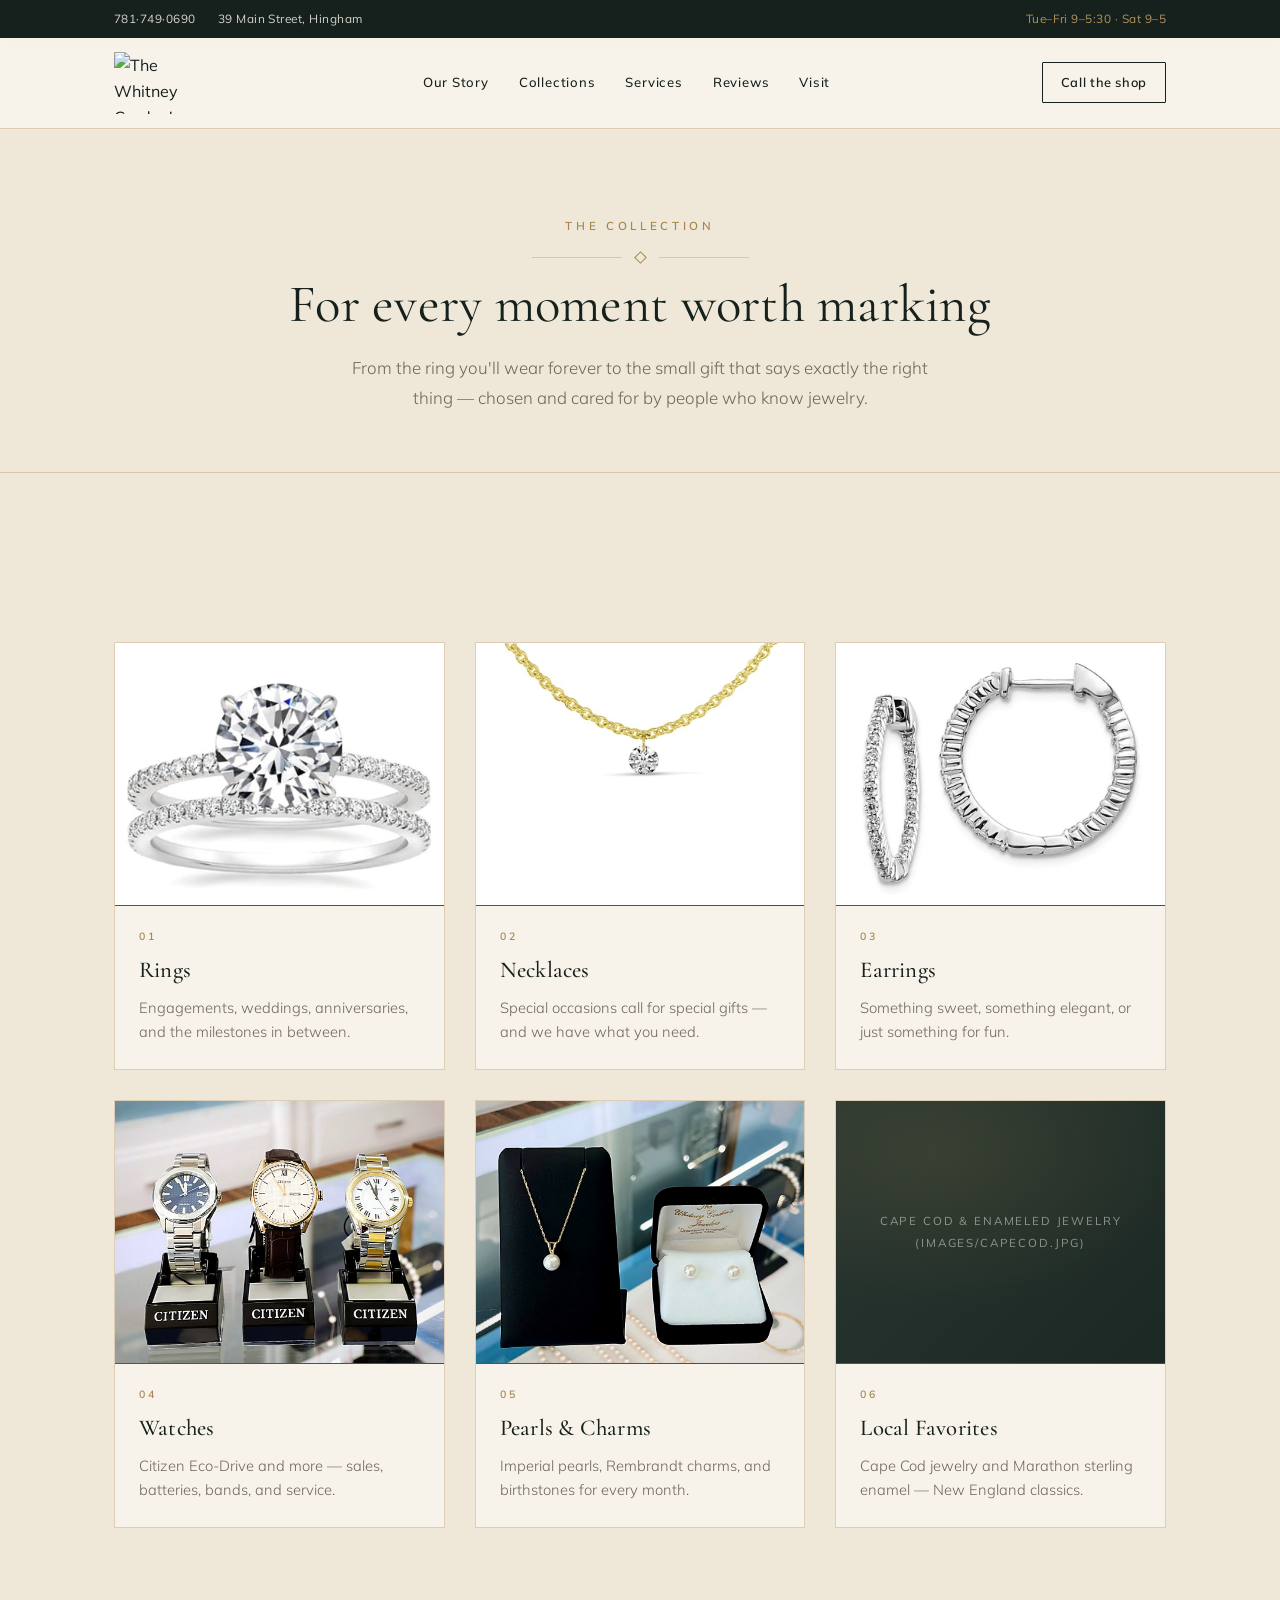
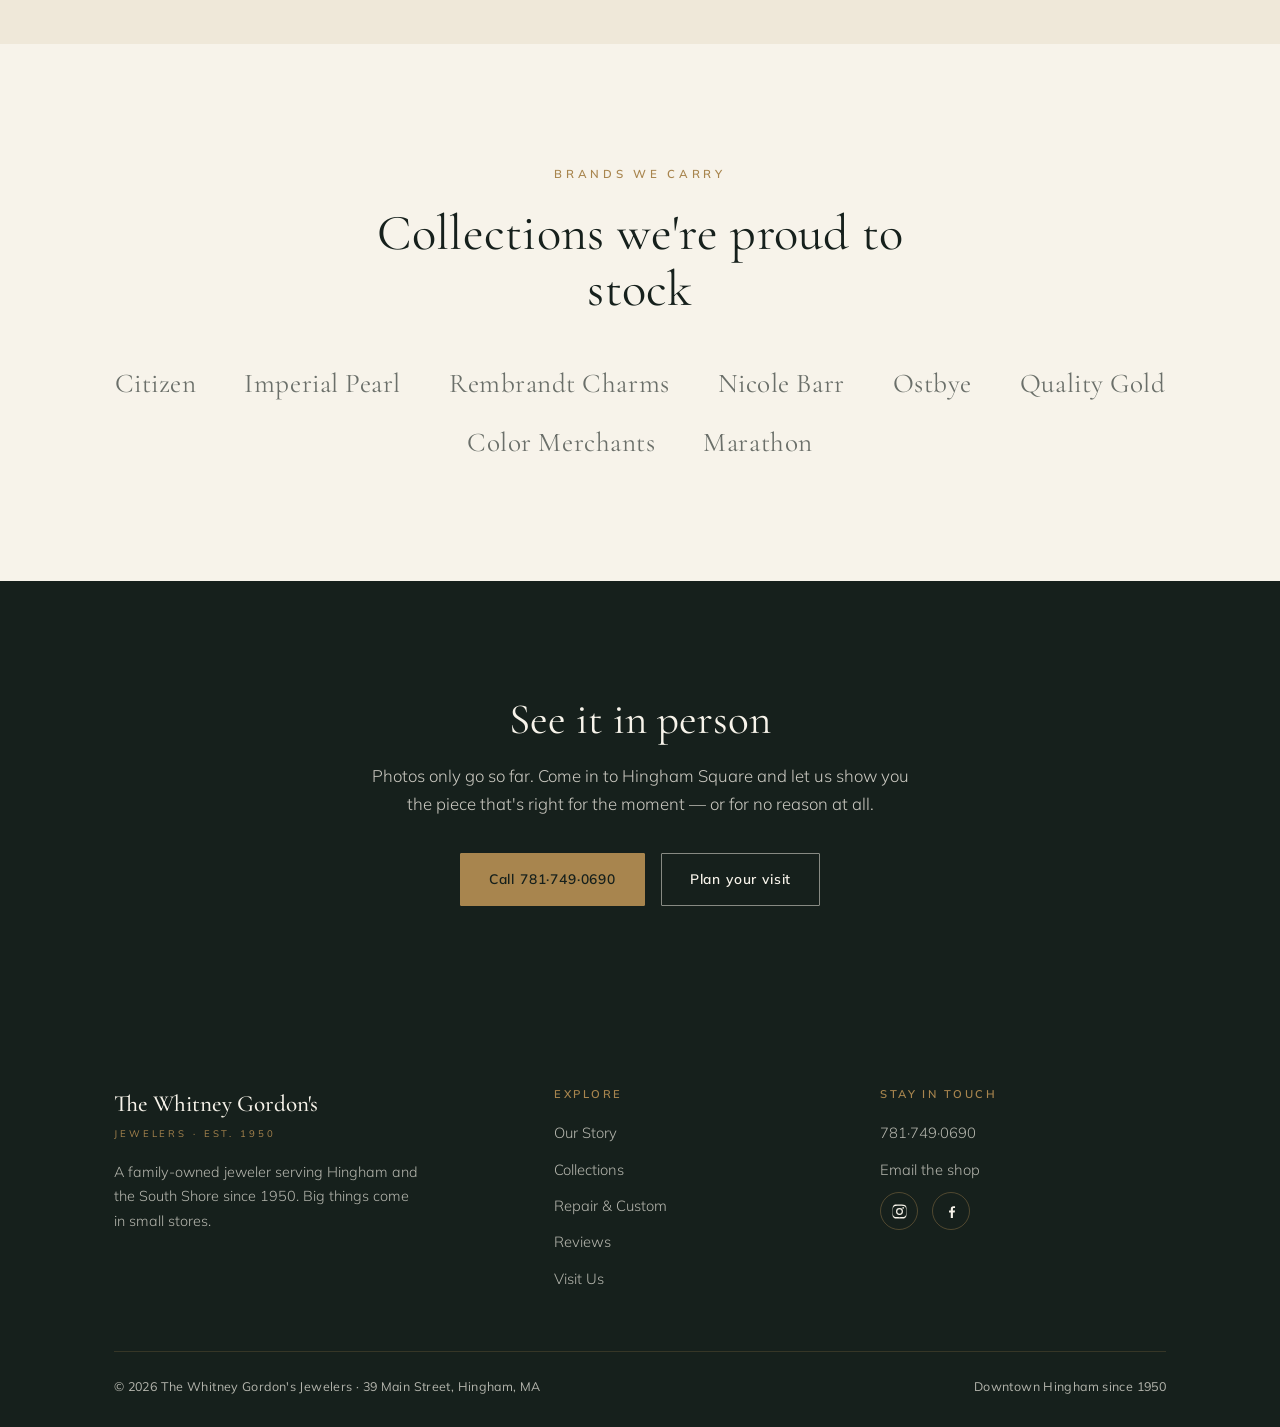
==== collections.html @ 2ec710e2 "Add files via upload" ====
<!DOCTYPE html>
<html lang="en">
<head>
<meta charset="UTF-8">
<meta name="viewport" content="width=device-width, initial-scale=1.0">
<title>Collections — The Whitney Gordon's Jewelers</title>
<meta name="description" content="Fine jewelry and Citizen watches at The Whitney Gordon's Jewelers in downtown Hingham — rings, necklaces, earrings, pearls, charms, and New England favorites.">
<link rel="canonical" href="https://whitneygordons.com/collections.html">

<!-- Open Graph -->
<meta property="og:type" content="business.business">
<meta property="og:title" content="Collections — The Whitney Gordon's Jewelers">
<meta property="og:description" content="Fine jewelry and Citizen watches at The Whitney Gordon's Jewelers in downtown Hingham — rings, necklaces, earrings, pearls, charms, and New England favorites.">
<meta property="og:url" content="https://whitneygordons.com/collections.html">
<meta property="og:image" content="images/rings.jpg">

<!-- Favicons / app icons -->
<link rel="icon" href="images/favicon.ico" sizes="any">
<link rel="icon" type="image/png" sizes="32x32" href="images/favicon-32.png">
<link rel="icon" type="image/png" sizes="16x16" href="images/favicon-16.png">
<link rel="apple-touch-icon" sizes="180x180" href="images/apple-touch-icon.png">
<link rel="manifest" href="images/site.webmanifest">
<meta name="theme-color" content="#16201C">

<link rel="preconnect" href="https://fonts.googleapis.com">
<link rel="preconnect" href="https://fonts.gstatic.com" crossorigin>
<link href="https://fonts.googleapis.com/css2?family=Cormorant+Garamond:ital,wght@0,300;0,400;0,500;0,600;1,400;1,500&family=Mulish:wght@300;400;500;600;700&display=swap" rel="stylesheet">

<link rel="stylesheet" href="styles.css">
</head>
<body>

<!-- ===== UTILITY BAR ===== -->
<div class="utility">
  <div class="wrap">
    <div class="u-left">
      <a href="tel:+17817490690">781·749·0690</a>
      <a class="hide-sm" href="https://maps.google.com/?q=39+Main+Street+Hingham+MA+02043" target="_blank" rel="noopener">39 Main Street, Hingham</a>
    </div>
    <div class="u-right">
      <span>Tue–Fri 9–5:30 · Sat 9–5</span>
    </div>
  </div>
</div>

<!-- ===== NAV ===== -->
<header class="nav" id="nav">
  <div class="wrap">
    <a class="brand" href="index.html" aria-label="The Whitney Gordon's Jewelers home">
      <img class="brand-logo" src="images/logo.png" alt="The Whitney Gordon's Jewelers" width="328" height="209">
    </a>
    <nav class="nav-links" aria-label="Primary">
      <a href="index.html#story">Our Story</a>
      <a href="collections.html" aria-current="page">Collections</a>
      <a href="services.html">Services</a>
      <a href="index.html#reviews">Reviews</a>
      <a href="index.html#visit">Visit</a>
    </nav>
    <a class="nav-cta" href="tel:+17817490690">Call the shop</a>
    <button class="nav-toggle" id="navToggle" aria-label="Menu" aria-expanded="false">
      <span></span><span></span><span></span>
    </button>
  </div>
</header>

<!-- ===== PAGE HERO ===== -->
<section class="page-hero">
  <div class="wrap">
    <span class="eyebrow">The Collection</span>
    <div class="rule"><span class="ln"></span><span class="gem"></span><span class="ln"></span></div>
    <h1>For every moment worth marking</h1>
    <p>From the ring you'll wear forever to the small gift that says exactly the right thing — chosen and cared for by people who know jewelry.</p>
  </div>
</section>

<!-- ===== COLLECTIONS ===== -->
<section class="collections" id="collections">
  <div class="wrap">
    <div class="col-grid">
      <article class="card reveal">
        <div class="frame" data-label="Engagement &amp; wedding rings  (images/rings.jpg)"><img src="images/rings.jpg" alt="Engagement and wedding rings" loading="lazy"></div>
        <div class="card-body"><span class="num">01</span><h3>Rings</h3><p>Engagements, weddings, anniversaries, and the milestones in between.</p></div>
      </article>
      <article class="card reveal">
        <div class="frame" data-label="Necklaces &amp; pendants  (images/necklaces.jpg)"><img src="images/necklaces.jpg" alt="Diamond and gold necklaces" loading="lazy"></div>
        <div class="card-body"><span class="num">02</span><h3>Necklaces</h3><p>Special occasions call for special gifts — and we have what you need.</p></div>
      </article>
      <article class="card reveal">
        <div class="frame" data-label="Earrings  (images/earrings.jpg)"><img src="images/earrings.jpg" alt="Gold and gemstone earrings" loading="lazy"></div>
        <div class="card-body"><span class="num">03</span><h3>Earrings</h3><p>Something sweet, something elegant, or just something for fun.</p></div>
      </article>
      <article class="card reveal">
        <div class="frame" data-label="Citizen &amp; Eco-Drive watches  (images/watches.jpg)"><img src="images/watches.jpg" alt="Citizen Eco-Drive watches" loading="lazy"></div>
        <div class="card-body"><span class="num">04</span><h3>Watches</h3><p>Citizen Eco-Drive and more — sales, batteries, bands, and service.</p></div>
      </article>
      <article class="card reveal">
        <div class="frame" data-label="Pearls, charms &amp; birthstones  (images/pearls.jpg)"><img src="images/pearls.jpg" alt="Imperial pearls and Rembrandt charms" loading="lazy"></div>
        <div class="card-body"><span class="num">05</span><h3>Pearls &amp; Charms</h3><p>Imperial pearls, Rembrandt charms, and birthstones for every month.</p></div>
      </article>
      <article class="card reveal">
        <div class="frame" data-label="Cape Cod &amp; enameled jewelry  (images/capecod.jpg)"><img src="images/capecod.jpg" alt="Cape Cod and enameled jewelry" loading="lazy"></div>
        <div class="card-body"><span class="num">06</span><h3>Local Favorites</h3><p>Cape Cod jewelry and Marathon sterling enamel — New England classics.</p></div>
      </article>
    </div>
  </div>
</section>

<!-- ===== BRANDS ===== -->
<section class="brands">
  <div class="wrap">
    <div class="sec-head center reveal">
      <span class="eyebrow">Brands We Carry</span>
      <h2>Collections we're proud to stock</h2>
    </div>
    <div class="brand-row reveal">
      <span>Citizen</span><span>Imperial Pearl</span><span>Rembrandt Charms</span><span>Nicole Barr</span><span>Ostbye</span><span>Quality Gold</span><span>Color Merchants</span><span>Marathon</span>
    </div>
  </div>
</section>

<!-- ===== CLOSING CTA ===== -->
<section class="page-cta">
  <div class="wrap reveal">
    <h2>See it in person</h2>
    <p>Photos only go so far. Come in to Hingham Square and let us show you the piece that's right for the moment — or for no reason at all.</p>
    <div class="hero-cta">
      <a class="btn btn-gold" href="tel:+17817490690">Call 781·749·0690</a>
      <a class="btn btn-ghost" href="index.html#visit">Plan your visit</a>
    </div>
  </div>
</section>

<!-- ===== FOOTER ===== -->
<footer>
  <div class="wrap">
    <div class="foot-grid">
      <div class="foot-brand">
        <span class="wordmark"><b>The Whitney Gordon's</b><small>Jewelers · Est. 1950</small></span>
        <p>A family-owned jeweler serving Hingham and the South Shore since 1950. Big things come in small stores.</p>
      </div>
      <div>
        <h5>Explore</h5>
        <ul>
          <li><a href="index.html#story">Our Story</a></li>
          <li><a href="collections.html">Collections</a></li>
          <li><a href="services.html">Repair &amp; Custom</a></li>
          <li><a href="index.html#reviews">Reviews</a></li>
          <li><a href="index.html#visit">Visit Us</a></li>
        </ul>
      </div>
      <div>
        <h5>Stay in touch</h5>
        <ul>
          <li><a href="tel:+17817490690">781·749·0690</a></li>
          <li><a href="mailto:whitneygordonsjewelers@gmail.com">Email the shop</a></li>
        </ul>
        <div class="foot-social">
          <a href="https://www.instagram.com/whitneygordonsjewelers/" target="_blank" rel="noopener" aria-label="Instagram">
            <svg viewBox="0 0 24 24"><path d="M12 2.2c3.2 0 3.6 0 4.9.1 1.2.1 1.8.2 2.2.4.6.2 1 .5 1.4.9.4.4.7.8.9 1.4.2.4.4 1 .4 2.2.1 1.3.1 1.7.1 4.9s0 3.6-.1 4.9c-.1 1.2-.2 1.8-.4 2.2-.2.6-.5 1-.9 1.4-.4.4-.8.7-1.4.9-.4.2-1 .4-2.2.4-1.3.1-1.7.1-4.9.1s-3.6 0-4.9-.1c-1.2-.1-1.8-.2-2.2-.4-.6-.2-1-.5-1.4-.9-.4-.4-.7-.8-.9-1.4-.2-.4-.4-1-.4-2.2C2.2 15.6 2.2 15.2 2.2 12s0-3.6.1-4.9c.1-1.2.2-1.8.4-2.2.2-.6.5-1 .9-1.4.4-.4.8-.7 1.4-.9.4-.2 1-.4 2.2-.4C8.4 2.2 8.8 2.2 12 2.2zm0 1.8c-3.1 0-3.5 0-4.7.1-1.1.1-1.7.2-2.1.4-.5.2-.9.4-1.3.8-.4.4-.6.8-.8 1.3-.2.4-.3 1-.4 2.1C2.6 9.9 2.6 10.3 2.6 12s0 2.1.1 3.3c.1 1.1.2 1.7.4 2.1.2.5.4.9.8 1.3.4.4.8.6 1.3.8.4.2 1 .3 2.1.4 1.2.1 1.6.1 4.7.1s3.5 0 4.7-.1c1.1-.1 1.7-.2 2.1-.4.5-.2.9-.4 1.3-.8.4-.4.6-.8.8-1.3.2-.4.3-1 .4-2.1.1-1.2.1-1.6.1-3.3s0-2.1-.1-3.3c-.1-1.1-.2-1.7-.4-2.1-.2-.5-.4-.9-.8-1.3-.4-.4-.8-.6-1.3-.8-.4-.2-1-.3-2.1-.4-1.2-.1-1.6-.1-4.7-.1zm0 3.1a4.9 4.9 0 1 1 0 9.8 4.9 4.9 0 0 1 0-9.8zm0 8.1a3.2 3.2 0 1 0 0-6.4 3.2 3.2 0 0 0 0 6.4zm6.3-8.3a1.15 1.15 0 1 1-2.3 0 1.15 1.15 0 0 1 2.3 0z"/></svg>
          </a>
          <a href="https://www.facebook.com/Whitney-Gordons-Jewelers-142034569184370" target="_blank" rel="noopener" aria-label="Facebook">
            <svg viewBox="0 0 24 24"><path d="M14 13.5h2.5l.5-3H14v-2c0-.9.2-1.5 1.5-1.5H17V4.6c-.3 0-1.2-.1-2.3-.1-2.3 0-3.7 1.4-3.7 3.9v2.1H8.5v3H11V21h3v-7.5z"/></svg>
          </a>
        </div>
      </div>
    </div>
    <div class="foot-bottom">
      <span>© <span id="yr"></span> The Whitney Gordon's Jewelers · 39 Main Street, Hingham, MA</span>
      <span>Downtown Hingham since 1950</span>
    </div>
  </div>
</footer>

<script src="script.js" defer></script>
</body>
</html>
---- styles.css ----
:root{
    --ink:#16201C;          /* deep pine — jewel-box velvet */
    --ink-soft:#22302A;
    --bone:#F7F3EA;         /* warm ivory */
    --bone-2:#EFE8D9;       /* deeper cream for alternating bands */
    --gold:#A8854E;         /* aged gold — hairlines & marks */
    --gold-bright:#C2A063;
    --garnet:#6E2A2A;       /* one jewel accent */
    --stone:#6E665A;        /* muted warm text */
    --line:rgba(168,133,78,.34);

    --serif:"Cormorant Garamond", Georgia, serif;
    --sans:"Mulish", -apple-system, system-ui, sans-serif;

    --wrap:1180px;
    --gut:clamp(20px,5vw,64px);
  }

  *{box-sizing:border-box;margin:0;padding:0}
  html{scroll-behavior:smooth}
  @media (prefers-reduced-motion:reduce){html{scroll-behavior:auto}}
  body{
    font-family:var(--sans);
    color:var(--ink);
    background:var(--bone);
    line-height:1.65;
    font-weight:400;
    -webkit-font-smoothing:antialiased;
    overflow-x:hidden;
  }
  img{display:block;max-width:100%}
  a{color:inherit;text-decoration:none}

  .wrap{max-width:var(--wrap);margin:0 auto;padding:0 var(--gut)}

  .eyebrow{
    font-family:var(--sans);
    font-size:.72rem;
    font-weight:600;
    letter-spacing:.32em;
    text-transform:uppercase;
    color:var(--gold);
  }

  /* ---- gold lozenge divider ---- */
  .rule{display:flex;align-items:center;gap:14px;justify-content:center}
  .rule .ln{height:1px;width:min(90px,12vw);background:var(--line)}
  .rule .gem{width:9px;height:9px;border:1px solid var(--gold);transform:rotate(45deg)}
  .rule--left{justify-content:flex-start}
  .rule--left .ln:first-child{display:none}

  /* ======================= TOP BAR ======================= */
  .utility{
    background:var(--ink);
    color:var(--bone);
    font-size:.74rem;
    letter-spacing:.04em;
  }
  .utility .wrap{display:flex;justify-content:space-between;align-items:center;gap:18px;padding-top:9px;padding-bottom:9px}
  .utility a{color:var(--bone);opacity:.85;transition:opacity .2s}
  .utility a:hover{opacity:1;color:var(--gold-bright)}
  .utility .u-left,.utility .u-right{display:flex;gap:22px;align-items:center}
  .utility .u-right span{color:var(--gold-bright);opacity:.9}
  @media (max-width:760px){
    .utility .u-left .hide-sm{display:none}
    .utility .wrap{justify-content:center}
    .utility .u-right{display:none}
  }

  /* ======================= NAV ======================= */
  header.nav{
    position:sticky;top:0;z-index:60;
    background:rgba(247,243,234,.86);
    backdrop-filter:blur(10px);
    border-bottom:1px solid var(--line);
    transition:box-shadow .3s;
  }
  header.nav.scrolled{box-shadow:0 10px 30px -22px rgba(22,32,28,.55)}
  .nav .wrap{display:flex;align-items:center;justify-content:space-between;padding-top:14px;padding-bottom:14px;gap:20px}
  .brand{display:flex;align-items:center;gap:13px}
  .brand .brand-logo{height:62px;width:auto;display:block}
  @media (max-width:920px){ .brand .brand-logo{height:50px} }
  @media (max-width:480px){ .brand .brand-logo{height:44px} }
  .brand .mark{width:40px;height:40px;flex:none}
  .brand .wordmark{line-height:1.05}
  .brand .wordmark b{
    display:block;font-family:var(--serif);font-weight:500;
    font-size:1.32rem;letter-spacing:.02em;color:var(--ink);
  }
  .brand .wordmark small{
    display:block;font-size:.6rem;letter-spacing:.34em;text-transform:uppercase;
    color:var(--gold);font-weight:600;margin-top:1px;
  }
  .nav-links{display:flex;gap:30px;align-items:center}
  .nav-links a{
    font-size:.82rem;letter-spacing:.06em;color:var(--ink);font-weight:500;
    position:relative;padding:4px 0;transition:color .2s;
  }
  .nav-links a::after{
    content:"";position:absolute;left:0;bottom:-2px;width:0;height:1px;background:var(--gold);transition:width .28s ease;
  }
  .nav-links a:hover{color:var(--gold)}
  .nav-links a:hover::after{width:100%}
  .nav-cta{
    font-family:var(--sans);font-size:.8rem;font-weight:600;letter-spacing:.05em;
    border:1px solid var(--ink);color:var(--ink);padding:9px 18px;border-radius:1px;
    transition:background .25s,color .25s;white-space:nowrap;
  }
  .nav-cta:hover{background:var(--ink);color:var(--bone)}
  .nav-toggle{display:none;background:none;border:0;cursor:pointer;padding:6px}
  .nav-toggle span{display:block;width:24px;height:1.5px;background:var(--ink);margin:5px 0;transition:.3s}
  @media (max-width:920px){
    .nav-links,.nav-cta{display:none}
    .nav-toggle{display:block}
    .nav.open .nav-links{
      display:flex;position:absolute;top:100%;left:0;right:0;flex-direction:column;gap:0;
      background:var(--bone);border-bottom:1px solid var(--line);padding:8px 0;
    }
    .nav.open .nav-links a{padding:13px var(--gut)}
    .nav.open .nav-cta{display:block;margin:10px var(--gut) 16px;text-align:center}
    .nav.open .nav-links{}
  }

  /* ======================= HERO ======================= */
  /* ======================= HERO — pinned scrub ======================= */
  .hero-scroll{position:relative;height:230vh;background:var(--ink);padding:0}
  .hero-stage{position:sticky;top:0;height:100vh;overflow:hidden;color:var(--bone)}

  .hero-bg{
    position:absolute;inset:0;z-index:0;background-color:var(--ink);
    background-image:
      linear-gradient(180deg, rgba(18,26,23,.42) 0%, rgba(18,26,23,.52) 45%, rgba(18,26,23,.72) 100%),
      url("images/hero.jpg");
    background-size:cover;background-position:center 12%;
    transform-origin:center;will-change:transform;
  }
  .hero-scrim{
    position:absolute;inset:0;z-index:1;opacity:0;pointer-events:none;will-change:opacity;
    background:
      radial-gradient(120% 95% at 50% 32%, transparent 28%, rgba(11,16,14,.65) 100%),
      linear-gradient(180deg, rgba(11,16,14,.15), rgba(11,16,14,.8));
  }

  /* depth planes: a warm atmosphere layer + an engraved foreground frame */
  .hero-glow{
    position:absolute;inset:-12%;z-index:2;pointer-events:none;opacity:.9;will-change:transform;
    background:
      radial-gradient(42% 38% at 74% 20%, rgba(194,160,99,.32), transparent 62%),
      radial-gradient(52% 48% at 22% 84%, rgba(110,42,42,.20), transparent 66%);
  }
  .hero-frame{
    position:absolute;z-index:6;pointer-events:none;will-change:transform;
    inset:clamp(16px,2.6vw,42px);
    border:1px solid rgba(168,133,78,.45);
    box-shadow:inset 0 0 0 4px rgba(247,243,234,.045);
  }

  .hero-inner{
    position:absolute;inset:0;z-index:3;display:flex;flex-direction:column;
    align-items:center;justify-content:center;text-align:center;padding:120px var(--gut) 60px;
  }
  .hero-copy{max-width:860px;will-change:transform,opacity}
  .hero-copy .eyebrow{color:var(--gold-bright)}
  .hero-copy h1{
    font-family:var(--serif);font-weight:300;font-size:clamp(2.7rem,6.4vw,5.1rem);
    line-height:1.04;letter-spacing:.005em;margin:.42em 0 .5em;
  }
  .hero-copy h1 em{font-style:italic;color:var(--gold-bright);font-weight:400}
  .hero-copy .lede{
    font-size:clamp(1.02rem,1.7vw,1.22rem);max-width:46ch;margin:0 auto;
    color:rgba(247,243,234,.9);font-weight:300;line-height:1.7;
  }
  .hero-cta{display:flex;flex-wrap:wrap;gap:16px;margin-top:34px;justify-content:center}

  .hero-hint{
    position:absolute;left:50%;bottom:86px;z-index:4;transform:translateX(-50%);
    display:flex;flex-direction:column;align-items:center;gap:9px;pointer-events:none;
    font-size:.64rem;letter-spacing:.3em;text-transform:uppercase;color:rgba(247,243,234,.72);
  }
  .hero-hint .ln{width:1px;height:36px;background:linear-gradient(var(--gold-bright),transparent);
    animation:hintpulse 2.2s ease-in-out infinite}
  @keyframes hintpulse{0%,100%{opacity:.3;transform:scaleY(.7)}50%{opacity:1;transform:scaleY(1)}}

  .hero-trust{
    position:absolute;left:0;right:0;bottom:0;z-index:5;opacity:0;
    border-top:1px solid rgba(168,133,78,.28);
    background:rgba(13,19,17,.55);backdrop-filter:blur(3px);will-change:transform,opacity;
  }

  @media (max-width:600px){ .hero-scroll{height:200vh} .hero-hint{bottom:98px} }
  @media (prefers-reduced-motion:reduce){
    .hero-scroll{height:auto}
    .hero-stage{position:static;height:auto}
    .hero-inner{position:static;min-height:84vh}
    .hero-glow{opacity:.7}
    .hero-scrim{opacity:.5}
    .hero-trust{position:static;opacity:1}
    .hero-hint{display:none}
  }
  .btn{
    font-family:var(--sans);font-weight:600;font-size:.86rem;letter-spacing:.06em;
    padding:14px 28px;border-radius:1px;cursor:pointer;transition:.25s;display:inline-flex;align-items:center;gap:9px;
  }
  .btn-gold{background:var(--gold);color:var(--ink);border:1px solid var(--gold)}
  .btn-gold:hover{background:var(--gold-bright);border-color:var(--gold-bright)}
  .btn-ghost{background:transparent;color:var(--bone);border:1px solid rgba(247,243,234,.5)}
  .btn-ghost:hover{border-color:var(--bone);background:rgba(247,243,234,.07)}

  .hero-trust .wrap{display:flex;flex-wrap:wrap;gap:8px 44px;justify-content:center;padding-top:18px;padding-bottom:18px}
  .trust-item{display:flex;align-items:center;gap:10px;font-size:.82rem;letter-spacing:.04em;color:rgba(247,243,234,.92)}
  .trust-item .stars{color:var(--gold-bright);letter-spacing:1px;font-size:.8rem}
  .trust-item b{color:var(--gold-bright);font-weight:600}

  /* ======================= SECTION SHELL ======================= */
  section{padding:clamp(64px,9vw,118px) 0}
  .sec-head{max-width:640px}
  .sec-head.center{margin:0 auto;text-align:center}
  .sec-head h2{
    font-family:var(--serif);font-weight:400;
    font-size:clamp(2rem,4.2vw,3.15rem);line-height:1.1;margin:.4em 0 .35em;letter-spacing:.005em;
  }
  .sec-head p{color:var(--stone);font-size:1.04rem;font-weight:300;max-width:54ch}
  .sec-head.center p{margin-inline:auto}

  /* ======================= STORY ======================= */
  .story{background:var(--bone);position:relative;z-index:2}
  .story-grid{display:grid;grid-template-columns:1.05fr 1fr;gap:clamp(34px,6vw,82px);align-items:center}
  .story-copy p{margin-bottom:1.1em;color:#33403a;font-weight:300;font-size:1.06rem;line-height:1.78}
  .story-copy p:last-child{margin-bottom:0}
  .story-copy .sig{
    font-family:var(--serif);font-style:italic;font-size:1.35rem;color:var(--ink);margin-top:.6em;
  }
  .story-copy .sig small{display:block;font-family:var(--sans);font-style:normal;font-size:.68rem;letter-spacing:.28em;text-transform:uppercase;color:var(--gold);margin-top:8px}
  .story-frame{position:relative;z-index:3}
  .story-frame .frame{aspect-ratio:4/5}
  .story-frame .est-badge{
    position:absolute;bottom:-26px;left:-26px;width:118px;height:118px;z-index:4;
    background:var(--ink);color:var(--bone);border-radius:50%;
    display:flex;flex-direction:column;align-items:center;justify-content:center;text-align:center;
    border:1px solid var(--gold);box-shadow:0 24px 50px -24px rgba(22,32,28,.7);
  }
  .est-badge .yrs{font-family:var(--serif);font-size:2.4rem;line-height:1;color:var(--gold-bright)}
  .est-badge small{font-size:.54rem;letter-spacing:.22em;text-transform:uppercase;margin-top:5px;opacity:.85}
  @media (max-width:840px){
    .story-grid{grid-template-columns:1fr;gap:48px}
    .story-frame{order:-1;max-width:420px}
    .story-frame .est-badge{left:auto;right:-12px;bottom:-22px;width:98px;height:98px}
    .est-badge .yrs{font-size:1.95rem}
  }

  /* ---- image frame / placeholder ---- */
  .frame{
    position:relative;overflow:hidden;background:var(--ink-soft);
    background-image:
      radial-gradient(130% 100% at 30% 20%, rgba(168,133,78,.16), transparent 60%),
      linear-gradient(135deg,#283631 0%,#1c2823 100%);
    border:1px solid rgba(168,133,78,.2);
  }
  .frame img{width:100%;height:100%;object-fit:cover;position:absolute;inset:0}
  .frame[data-label]::before{
    content:attr(data-label);
    position:absolute;inset:0;z-index:1;
    display:flex;align-items:center;justify-content:center;text-align:center;
    padding:18px;color:rgba(247,243,234,.5);
    font-size:.72rem;letter-spacing:.16em;text-transform:uppercase;line-height:1.9;
  }
  .frame.has-img::before{display:none}

  /* ======================= COLLECTIONS ======================= */
  .collections{background:var(--bone-2)}
  .col-grid{
    display:grid;grid-template-columns:repeat(3,1fr);gap:clamp(16px,2.4vw,30px);margin-top:54px;
  }
  .card{
    background:var(--bone);border:1px solid var(--line);
    display:flex;flex-direction:column;overflow:hidden;
    transition:transform .4s cubic-bezier(.2,.7,.2,1),box-shadow .4s;
  }
  .card:hover{transform:translateY(-6px);box-shadow:0 26px 46px -30px rgba(22,32,28,.55)}
  .card .frame{aspect-ratio:5/4;border:0;border-bottom:1px solid var(--line)}
  .card .card-body{padding:22px 24px 26px}
  .card h3{font-family:var(--serif);font-weight:500;font-size:1.42rem;letter-spacing:.01em}
  .card .num{font-size:.66rem;letter-spacing:.28em;color:var(--gold);font-weight:600;display:block;margin-bottom:6px}
  .card p{color:var(--stone);font-size:.92rem;font-weight:300;margin-top:7px;line-height:1.6}
  @media (max-width:880px){.col-grid{grid-template-columns:repeat(2,1fr)}}
  @media (max-width:560px){.col-grid{grid-template-columns:1fr}}

  /* ======================= HERITAGE BAND ======================= */
  .heritage{background:var(--ink);color:var(--bone);position:relative;overflow:hidden}
  .heritage::before{
    content:"75+";position:absolute;right:clamp(-30px,2vw,40px);top:50%;transform:translateY(-50%);
    font-family:var(--serif);font-size:clamp(14rem,34vw,32rem);line-height:1;color:rgba(168,133,78,.07);
    pointer-events:none;font-weight:500;
  }
  .heritage .wrap{position:relative;z-index:2}
  .heritage .sec-head h2{color:var(--bone)}
  .heritage .sec-head p{color:rgba(247,243,234,.78)}
  .perks{display:grid;grid-template-columns:repeat(3,1fr);gap:clamp(20px,3vw,40px);margin-top:56px}
  .perk{border-top:1px solid rgba(168,133,78,.35);padding-top:22px}
  .perk h4{font-family:var(--serif);font-weight:500;font-size:1.45rem;color:var(--gold-bright);margin-bottom:8px}
  .perk p{color:rgba(247,243,234,.78);font-size:.94rem;font-weight:300;line-height:1.65}
  @media (max-width:760px){.perks{grid-template-columns:1fr;gap:28px}}

  /* ======================= BRANDS ======================= */
  .brands{background:var(--bone);text-align:center}
  .brand-row{
    display:flex;flex-wrap:wrap;justify-content:center;align-items:center;gap:14px 48px;margin-top:46px;
  }
  .brand-row span{
    font-family:var(--serif);font-size:clamp(1.15rem,2.3vw,1.7rem);color:var(--ink);
    opacity:.62;transition:opacity .25s,color .25s;letter-spacing:.02em;
  }
  .brand-row span:hover{opacity:1;color:var(--garnet)}

  /* ======================= FEATURED QUOTE ======================= */
  .feature{background:var(--ink);color:var(--bone);position:relative;overflow:hidden;text-align:center}
  .feature::before{content:"\201C";position:absolute;top:-.18em;left:50%;transform:translateX(-50%);
    font-family:var(--serif);font-weight:600;font-size:clamp(15rem,30vw,30rem);line-height:1;
    color:rgba(168,133,78,.10);pointer-events:none}
  .feature .wrap{position:relative;z-index:2;max-width:940px}
  .feature .stars{color:var(--gold-bright);letter-spacing:6px;font-size:clamp(1rem,2vw,1.25rem);margin-bottom:26px}
  .feature blockquote{font-family:var(--serif);font-weight:300;font-style:italic;
    font-size:clamp(1.6rem,3.8vw,2.85rem);line-height:1.3;letter-spacing:.005em;color:var(--bone)}
  .feature .who{margin-top:30px;font-size:.76rem;letter-spacing:.26em;text-transform:uppercase;color:var(--gold-bright);font-weight:600}
  .feature .who span{display:block;color:rgba(247,243,234,.55);font-weight:400;letter-spacing:.04em;text-transform:none;margin-top:9px;font-size:.82rem}

  /* ======================= REVIEWS ======================= */
  .reviews{background:var(--bone-2)}
  .rev-head{text-align:center;max-width:700px;margin:0 auto}
  .rev-bignum{font-family:var(--serif);font-weight:500;font-size:clamp(3.6rem,8vw,5.8rem);line-height:1;color:var(--ink)}
  .rev-bigstars{color:var(--gold);letter-spacing:6px;font-size:clamp(1.1rem,2.2vw,1.5rem);margin:6px 0 12px}
  .rev-head h2{font-family:var(--serif);font-weight:400;font-size:clamp(1.8rem,3.6vw,2.6rem);margin:.1em 0 .35em;line-height:1.12}
  .rev-head .rev-sub{color:var(--stone);font-size:.96rem;letter-spacing:.04em}
  .rev-grid{display:grid;grid-template-columns:repeat(3,1fr);gap:clamp(18px,2.4vw,28px);margin-top:54px}
  .quote{
    background:var(--bone);border:1px solid var(--line);padding:30px 28px 26px;display:flex;flex-direction:column;
    transition:transform .35s cubic-bezier(.2,.7,.2,1),box-shadow .35s;
  }
  .quote:hover{transform:translateY(-5px);box-shadow:0 22px 40px -28px rgba(22,32,28,.5)}
  .quote .stars{color:var(--gold);letter-spacing:2px;font-size:.84rem;margin-bottom:14px}
  .quote p{font-family:var(--serif);font-size:1.16rem;font-weight:400;line-height:1.5;color:#2a352f;font-style:italic;flex:1}
  .quote .who{margin-top:20px;font-size:.78rem;letter-spacing:.14em;text-transform:uppercase;color:var(--gold);font-weight:600}
  .quote .who span{color:var(--stone);font-weight:400;text-transform:none;letter-spacing:.02em}
  .rev-badges{display:flex;flex-wrap:wrap;justify-content:center;gap:12px 14px;margin-top:50px}
  .rev-badge{display:inline-flex;align-items:center;gap:8px;border:1px solid var(--line);border-radius:2px;
    padding:11px 18px;font-size:.72rem;letter-spacing:.12em;text-transform:uppercase;color:var(--ink);font-weight:600;background:var(--bone)}
  .rev-badge b{color:var(--gold);font-weight:700}
  .rev-cta{text-align:center;margin-top:40px}
  @media (max-width:880px){.rev-grid{grid-template-columns:1fr}}

  /* ======================= VISIT ======================= */
  .visit{background:var(--bone)}
  .visit-grid{display:grid;grid-template-columns:.9fr 1.1fr;gap:clamp(34px,5vw,70px);align-items:stretch}
  .visit-info dl{margin-top:30px}
  .visit-info .row{padding:20px 0;border-top:1px solid var(--line);display:grid;grid-template-columns:120px 1fr;gap:18px}
  .visit-info .row:last-child{border-bottom:1px solid var(--line)}
  .visit-info dt{font-size:.7rem;letter-spacing:.22em;text-transform:uppercase;color:var(--gold);font-weight:600;padding-top:3px}
  .visit-info dd{color:var(--ink);font-size:1.02rem;line-height:1.7;font-weight:300}
  .visit-info dd a{border-bottom:1px solid var(--line);transition:color .2s,border-color .2s}
  .visit-info dd a:hover{color:var(--garnet);border-color:var(--garnet)}
  .visit-info .closed{color:var(--stone);font-size:.9rem}
  .visit-map{min-height:420px;border:1px solid var(--line);overflow:hidden}
  .visit-map iframe{width:100%;height:100%;min-height:420px;border:0;filter:grayscale(.25) contrast(.95)}
  .visit-actions{display:flex;flex-wrap:wrap;gap:14px;margin-top:30px}
  .btn-ink{background:var(--ink);color:var(--bone);border:1px solid var(--ink)}
  .btn-ink:hover{background:var(--ink-soft)}
  .btn-line{background:transparent;color:var(--ink);border:1px solid var(--ink)}
  .btn-line:hover{background:var(--ink);color:var(--bone)}
  @media (max-width:840px){.visit-grid{grid-template-columns:1fr}.visit-map{order:-1}}

  /* ======================= FOOTER ======================= */
  footer{background:var(--ink);color:rgba(247,243,234,.7);padding:64px 0 30px}
  .foot-grid{display:grid;grid-template-columns:1.4fr 1fr 1fr;gap:40px;align-items:start}
  .foot-brand .wordmark b{font-family:var(--serif);font-size:1.45rem;color:var(--bone);display:block;font-weight:500}
  .foot-brand .wordmark small{font-size:.6rem;letter-spacing:.3em;text-transform:uppercase;color:var(--gold);display:block;margin-top:3px}
  .foot-brand p{margin-top:18px;font-size:.9rem;font-weight:300;max-width:34ch;line-height:1.7}
  footer h5{font-size:.7rem;letter-spacing:.22em;text-transform:uppercase;color:var(--gold);font-weight:600;margin-bottom:16px}
  footer ul{list-style:none}
  footer ul li{margin-bottom:10px}
  footer ul a{font-size:.92rem;font-weight:300;transition:color .2s}
  footer ul a:hover{color:var(--gold-bright)}
  .foot-social{display:flex;gap:14px;margin-top:6px}
  .foot-social a{width:38px;height:38px;border:1px solid rgba(168,133,78,.4);border-radius:50%;display:flex;align-items:center;justify-content:center;transition:.25s}
  .foot-social a:hover{background:var(--gold);border-color:var(--gold)}
  .foot-social a:hover svg{fill:var(--ink)}
  .foot-social svg{width:17px;height:17px;fill:var(--bone)}
  .foot-bottom{margin-top:50px;padding-top:24px;border-top:1px solid rgba(168,133,78,.22);display:flex;flex-wrap:wrap;justify-content:space-between;gap:12px;font-size:.78rem;letter-spacing:.03em}
  @media (max-width:760px){.foot-grid{grid-template-columns:1fr;gap:36px}}

  /* ======================= THEN & NOW (pinned crossfade) ======================= */
  .thennow{position:relative;z-index:3;height:180vh;background:var(--ink);color:var(--bone);padding:0}
  .tn-pin{position:sticky;top:0;height:100vh;display:flex;align-items:center;overflow:hidden}
  .tn-pin .wrap{width:100%}
  .thennow .eyebrow{color:var(--gold-bright)}
  .thennow .sec-head h2{color:var(--bone);margin-bottom:0}
  .tn-stage{position:relative;width:min(840px,90vw,84vh);aspect-ratio:4/3;margin:26px auto 0;overflow:hidden;
    border:1px solid rgba(168,133,78,.42);box-shadow:0 44px 90px -46px rgba(0,0,0,.75)}
  .tn-img{position:absolute;inset:0;background-size:cover;background-position:center;will-change:transform,opacity}
  .tn-old{background-image:url("images/thennow-1980s.jpg")}
  .tn-new{background-image:url("images/thennow-today.jpg");opacity:0}
  .tn-label{position:absolute;left:0;right:0;bottom:0;z-index:3;display:flex;align-items:center;gap:16px;
    padding:22px 24px 18px;background:linear-gradient(0deg, rgba(11,16,14,.82), transparent)}
  .tn-year{font-family:var(--serif);font-size:clamp(1.2rem,2.4vw,1.85rem);color:var(--gold-bright);line-height:1;white-space:nowrap;transition:opacity .2s}
  .tn-track{position:relative;flex:1;height:1px;background:rgba(247,243,234,.28)}
  .tn-dot{position:absolute;top:50%;left:0;width:10px;height:10px;border:1px solid var(--gold);background:var(--ink);transform:translate(-50%,-50%) rotate(45deg)}
  .tn-cap{text-align:center;max-width:58ch;margin:22px auto 0;color:rgba(247,243,234,.8);font-weight:300;font-size:1rem;line-height:1.65}
  @media (prefers-reduced-motion:reduce){
    .thennow{height:auto}
    .tn-pin{position:static;height:auto;padding:clamp(64px,9vw,118px) 0}
    .tn-new{opacity:1}.tn-img{transform:none !important}
  }

  /* ======================= REVEAL ======================= */
  .reveal{opacity:0;transform:translateY(26px);transition:opacity .9s ease,transform .9s cubic-bezier(.2,.7,.2,1)}
  .reveal.in{opacity:1;transform:none}
  @media (prefers-reduced-motion:reduce){.reveal{opacity:1;transform:none;transition:none}}

  :focus-visible{outline:2px solid var(--gold);outline-offset:3px}

  /* ======================= SUB-PAGE HEADER BAND ======================= */
  .page-hero{
    background:var(--bone-2);border-bottom:1px solid var(--line);
    padding:clamp(46px,7vw,82px) 0 clamp(38px,6vw,60px);text-align:center;
    position:relative;z-index:2;
  }
  .page-hero .rule{justify-content:center;margin:16px 0 0}
  .page-hero h1{
    font-family:var(--serif);font-weight:400;font-size:clamp(2.1rem,5vw,3.3rem);
    line-height:1.08;color:var(--ink);margin:14px 0 0;letter-spacing:.005em;
  }
  .page-hero p{
    max-width:60ch;margin:20px auto 0;color:var(--stone);
    font-weight:300;font-size:1.06rem;line-height:1.75;
  }

  /* ======================= EXPLORE TEASER (home) ======================= */
  .explore{background:var(--bone)}
  .explore-grid{display:grid;grid-template-columns:1fr 1fr;gap:clamp(18px,2.4vw,30px);margin-top:48px}
  .explore-card{
    position:relative;display:block;overflow:hidden;min-height:clamp(300px,38vw,400px);
    border:1px solid rgba(168,133,78,.28);background:var(--ink);color:var(--bone);text-decoration:none;
  }
  .explore-card img{
    position:absolute;inset:0;width:100%;height:100%;object-fit:cover;opacity:.5;
    transition:transform .7s cubic-bezier(.22,1,.36,1),opacity .4s;
  }
  .explore-card:hover img,.explore-card:focus-visible img{transform:scale(1.05);opacity:.6}
  .explore-card .ec-body{
    position:relative;z-index:2;height:100%;display:flex;flex-direction:column;justify-content:flex-end;
    padding:clamp(24px,3vw,40px);
  }
  .explore-card .ec-body::before{
    content:"";position:absolute;inset:0;z-index:-1;
    background:linear-gradient(180deg,rgba(11,16,14,.05) 28%,rgba(11,16,14,.82) 100%);
  }
  .explore-card .ec-eyebrow{font-size:.7rem;letter-spacing:.28em;text-transform:uppercase;color:var(--gold-bright);font-weight:600;margin-bottom:12px}
  .explore-card h3{font-family:var(--serif);font-weight:400;font-size:clamp(1.7rem,3vw,2.3rem);line-height:1.05;margin-bottom:10px}
  .explore-card p{color:rgba(247,243,234,.82);font-weight:300;font-size:.98rem;line-height:1.6;max-width:42ch}
  .explore-card .ec-go{
    margin-top:18px;display:inline-flex;align-items:center;gap:9px;
    font-size:.72rem;letter-spacing:.24em;text-transform:uppercase;color:var(--gold-bright);font-weight:600;
  }
  .explore-card .ec-go .arrow{transition:transform .3s}
  .explore-card:hover .ec-go .arrow{transform:translateX(5px)}
  @media (max-width:760px){.explore-grid{grid-template-columns:1fr}}

  /* ======================= SUB-PAGE CLOSING CTA ======================= */
  .page-cta{background:var(--ink);color:var(--bone);text-align:center;position:relative;overflow:hidden}
  .page-cta h2{font-family:var(--serif);font-weight:400;font-size:clamp(1.8rem,4vw,2.7rem);line-height:1.1;color:var(--bone);margin-bottom:18px}
  .page-cta p{color:rgba(247,243,234,.8);font-weight:300;max-width:54ch;margin:0 auto 30px;font-size:1.05rem;line-height:1.7}
  .page-cta .hero-cta{justify-content:center}
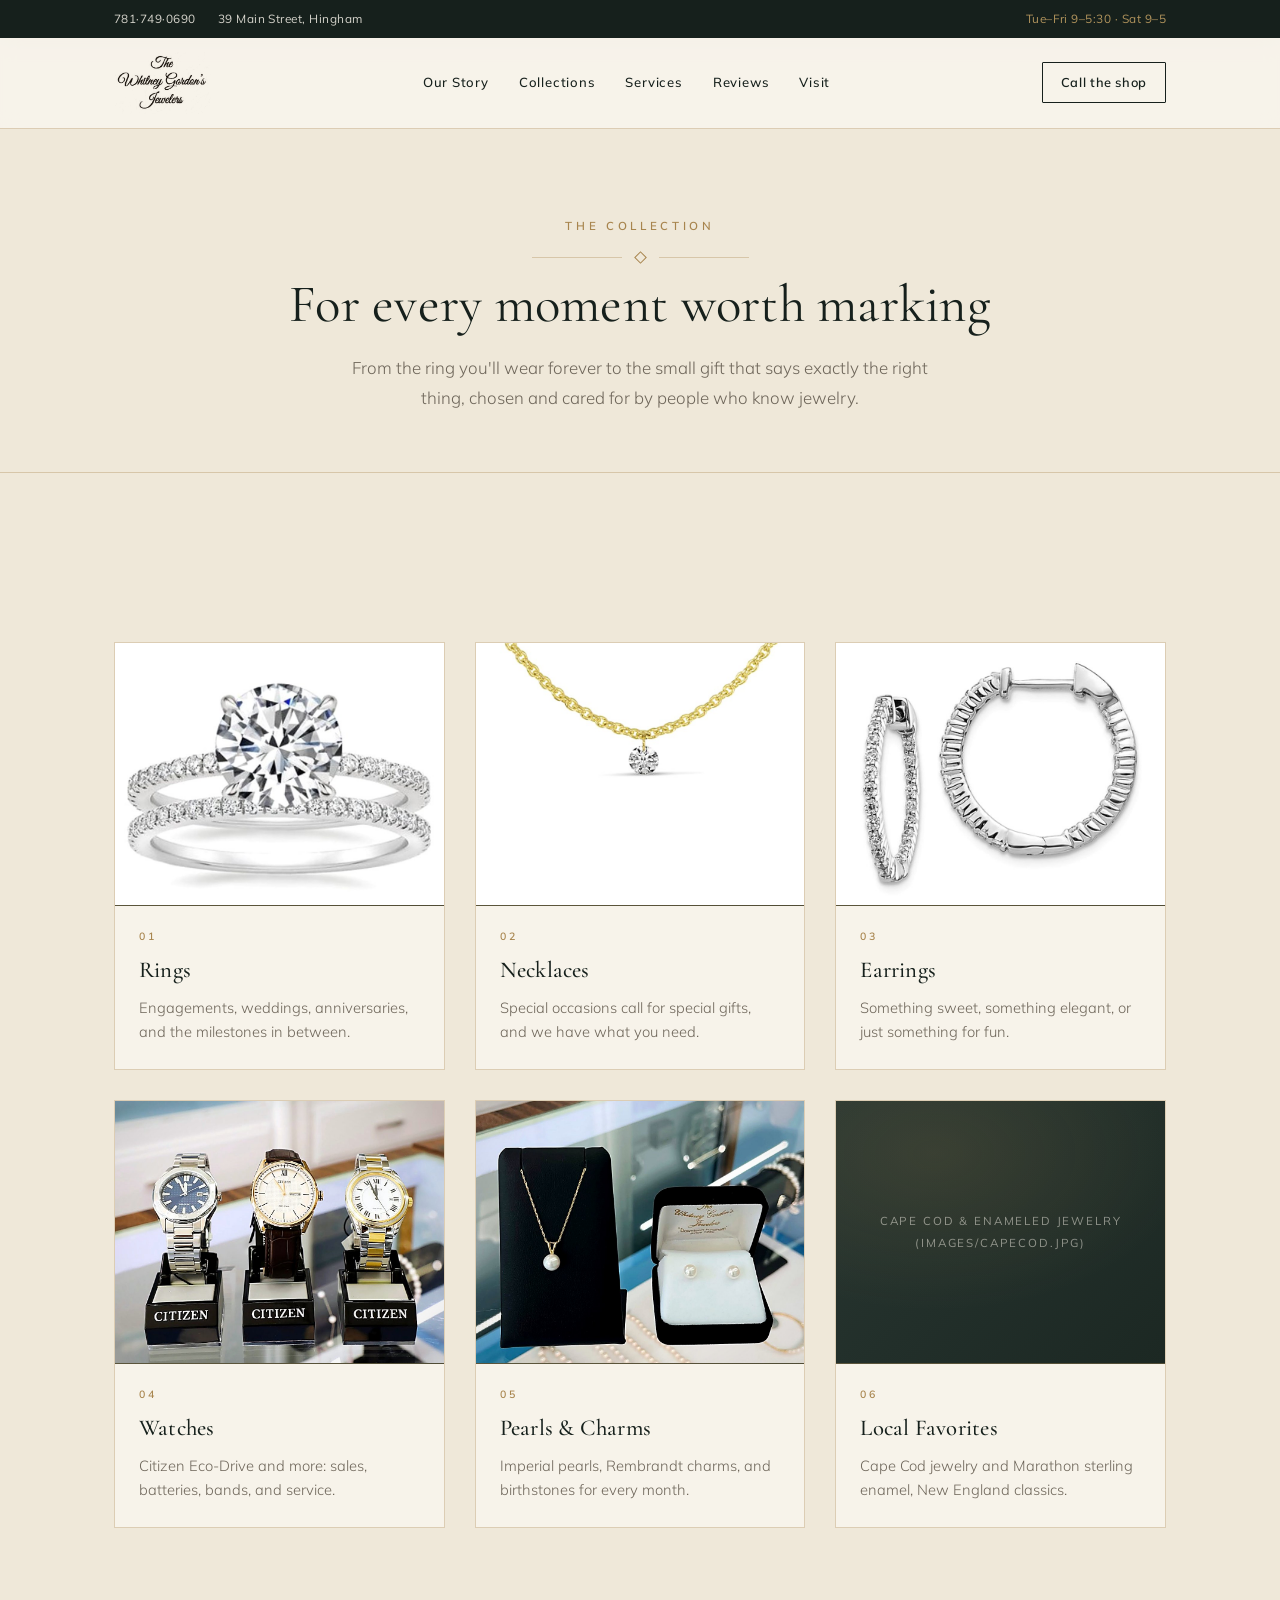
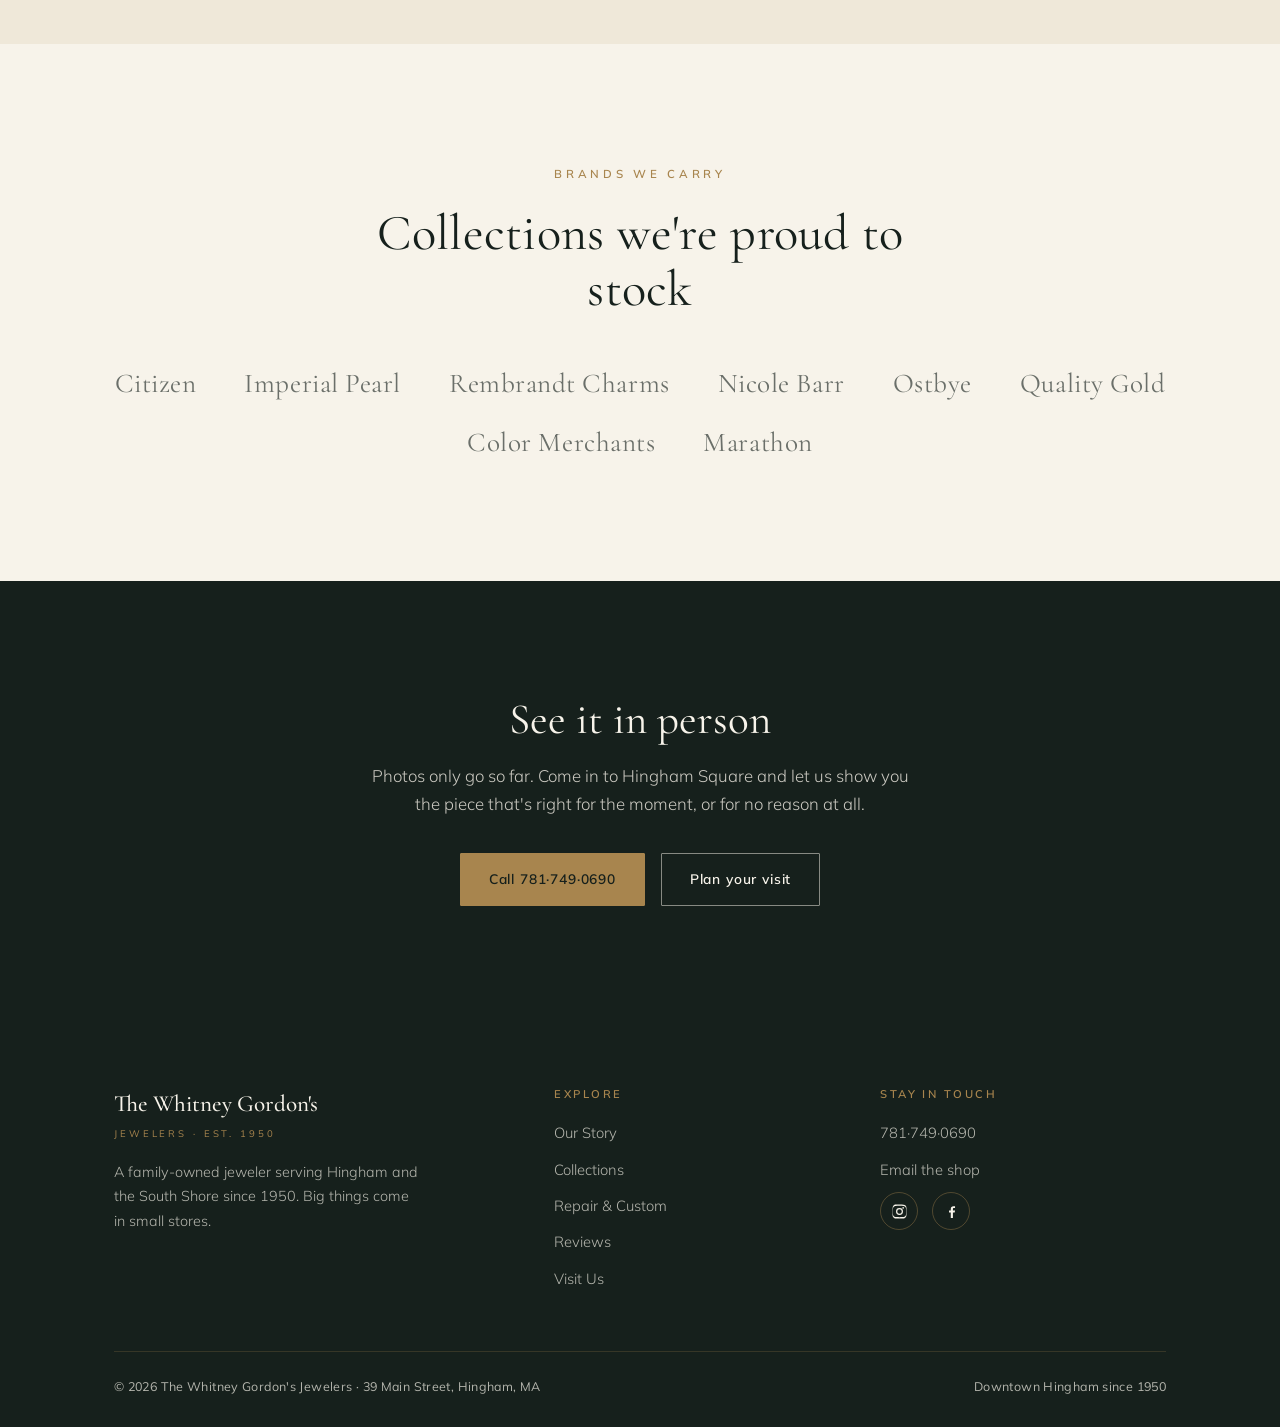
==== commit 79f855f3: "Add files via upload" ====
--- a/collections.html
+++ b/collections.html
@@ -3,14 +3,14 @@
 <head>
 <meta charset="UTF-8">
 <meta name="viewport" content="width=device-width, initial-scale=1.0">
-<title>Collections — The Whitney Gordon's Jewelers</title>
-<meta name="description" content="Fine jewelry and Citizen watches at The Whitney Gordon's Jewelers in downtown Hingham — rings, necklaces, earrings, pearls, charms, and New England favorites.">
+<title>Collections · The Whitney Gordon's Jewelers</title>
+<meta name="description" content="Fine jewelry and Citizen watches at The Whitney Gordon's Jewelers in downtown Hingham: rings, necklaces, earrings, pearls, charms, and New England favorites.">
 <link rel="canonical" href="https://whitneygordons.com/collections.html">
 
 <!-- Open Graph -->
 <meta property="og:type" content="business.business">
-<meta property="og:title" content="Collections — The Whitney Gordon's Jewelers">
-<meta property="og:description" content="Fine jewelry and Citizen watches at The Whitney Gordon's Jewelers in downtown Hingham — rings, necklaces, earrings, pearls, charms, and New England favorites.">
+<meta property="og:title" content="Collections · The Whitney Gordon's Jewelers">
+<meta property="og:description" content="Fine jewelry and Citizen watches at The Whitney Gordon's Jewelers in downtown Hingham: rings, necklaces, earrings, pearls, charms, and New England favorites.">
 <meta property="og:url" content="https://whitneygordons.com/collections.html">
 <meta property="og:image" content="images/rings.jpg">
 
@@ -69,7 +69,7 @@
     <span class="eyebrow">The Collection</span>
     <div class="rule"><span class="ln"></span><span class="gem"></span><span class="ln"></span></div>
     <h1>For every moment worth marking</h1>
-    <p>From the ring you'll wear forever to the small gift that says exactly the right thing — chosen and cared for by people who know jewelry.</p>
+    <p>From the ring you'll wear forever to the small gift that says exactly the right thing, chosen and cared for by people who know jewelry.</p>
   </div>
 </section>
 
@@ -83,7 +83,7 @@
       </article>
       <article class="card reveal">
         <div class="frame" data-label="Necklaces &amp; pendants  (images/necklaces.jpg)"><img src="images/necklaces.jpg" alt="Diamond and gold necklaces" loading="lazy"></div>
-        <div class="card-body"><span class="num">02</span><h3>Necklaces</h3><p>Special occasions call for special gifts — and we have what you need.</p></div>
+        <div class="card-body"><span class="num">02</span><h3>Necklaces</h3><p>Special occasions call for special gifts, and we have what you need.</p></div>
       </article>
       <article class="card reveal">
         <div class="frame" data-label="Earrings  (images/earrings.jpg)"><img src="images/earrings.jpg" alt="Gold and gemstone earrings" loading="lazy"></div>
@@ -91,7 +91,7 @@
       </article>
       <article class="card reveal">
         <div class="frame" data-label="Citizen &amp; Eco-Drive watches  (images/watches.jpg)"><img src="images/watches.jpg" alt="Citizen Eco-Drive watches" loading="lazy"></div>
-        <div class="card-body"><span class="num">04</span><h3>Watches</h3><p>Citizen Eco-Drive and more — sales, batteries, bands, and service.</p></div>
+        <div class="card-body"><span class="num">04</span><h3>Watches</h3><p>Citizen Eco-Drive and more: sales, batteries, bands, and service.</p></div>
       </article>
       <article class="card reveal">
         <div class="frame" data-label="Pearls, charms &amp; birthstones  (images/pearls.jpg)"><img src="images/pearls.jpg" alt="Imperial pearls and Rembrandt charms" loading="lazy"></div>
@@ -99,7 +99,7 @@
       </article>
       <article class="card reveal">
         <div class="frame" data-label="Cape Cod &amp; enameled jewelry  (images/capecod.jpg)"><img src="images/capecod.jpg" alt="Cape Cod and enameled jewelry" loading="lazy"></div>
-        <div class="card-body"><span class="num">06</span><h3>Local Favorites</h3><p>Cape Cod jewelry and Marathon sterling enamel — New England classics.</p></div>
+        <div class="card-body"><span class="num">06</span><h3>Local Favorites</h3><p>Cape Cod jewelry and Marathon sterling enamel, New England classics.</p></div>
       </article>
     </div>
   </div>
@@ -122,7 +122,7 @@
 <section class="page-cta">
   <div class="wrap reveal">
     <h2>See it in person</h2>
-    <p>Photos only go so far. Come in to Hingham Square and let us show you the piece that's right for the moment — or for no reason at all.</p>
+    <p>Photos only go so far. Come in to Hingham Square and let us show you the piece that's right for the moment, or for no reason at all.</p>
     <div class="hero-cta">
       <a class="btn btn-gold" href="tel:+17817490690">Call 781·749·0690</a>
       <a class="btn btn-ghost" href="index.html#visit">Plan your visit</a>
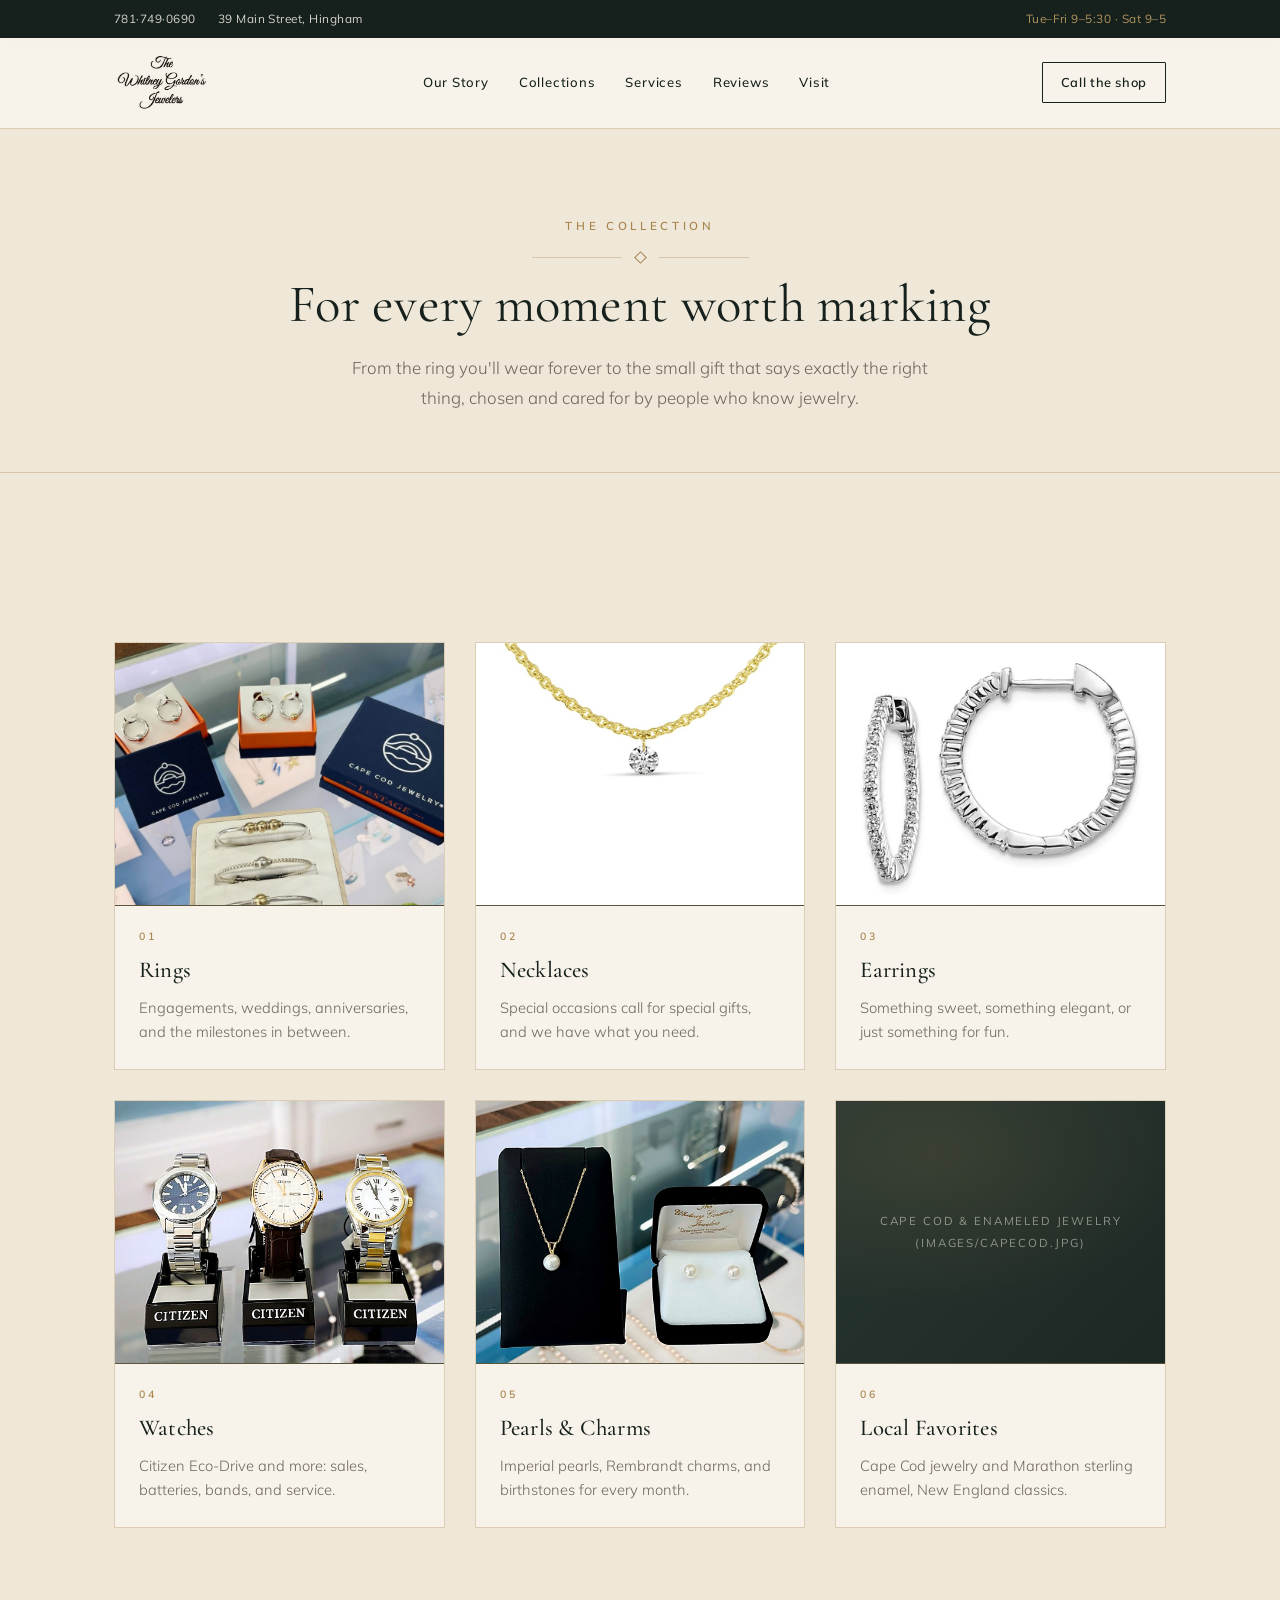
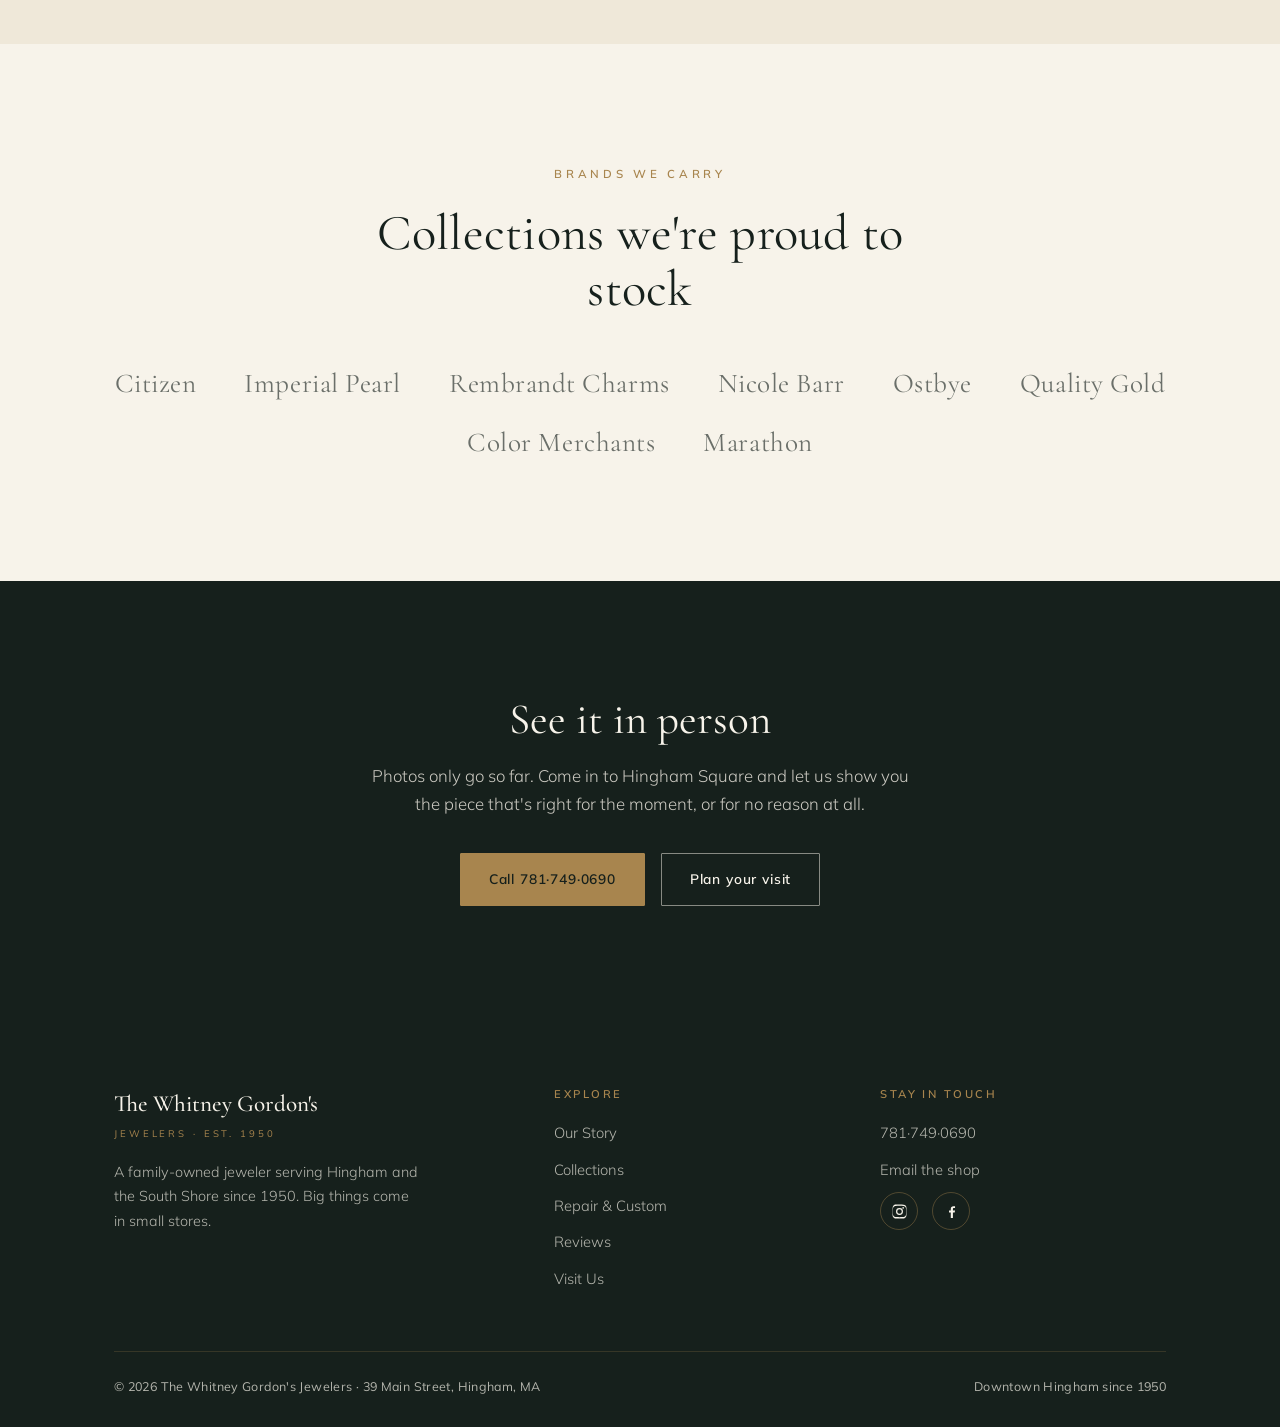
==== commit 66f30f9d: "Add files via upload" ====
--- a/styles.css
+++ b/styles.css
@@ -240,7 +240,7 @@
     border:1px solid var(--gold);box-shadow:0 24px 50px -24px rgba(22,32,28,.7);
   }
   .est-badge .yrs{font-family:var(--serif);font-size:2.4rem;line-height:1;color:var(--gold-bright)}
-  .est-badge small{font-size:.54rem;letter-spacing:.22em;text-transform:uppercase;margin-top:5px;opacity:.85}
+  .est-badge small{display:block;max-width:80%;font-size:.54rem;letter-spacing:.2em;text-transform:uppercase;line-height:1.4;margin-top:6px;opacity:.85}
   @media (max-width:840px){
     .story-grid{grid-template-columns:1fr;gap:48px}
     .story-frame{order:-1;max-width:420px}
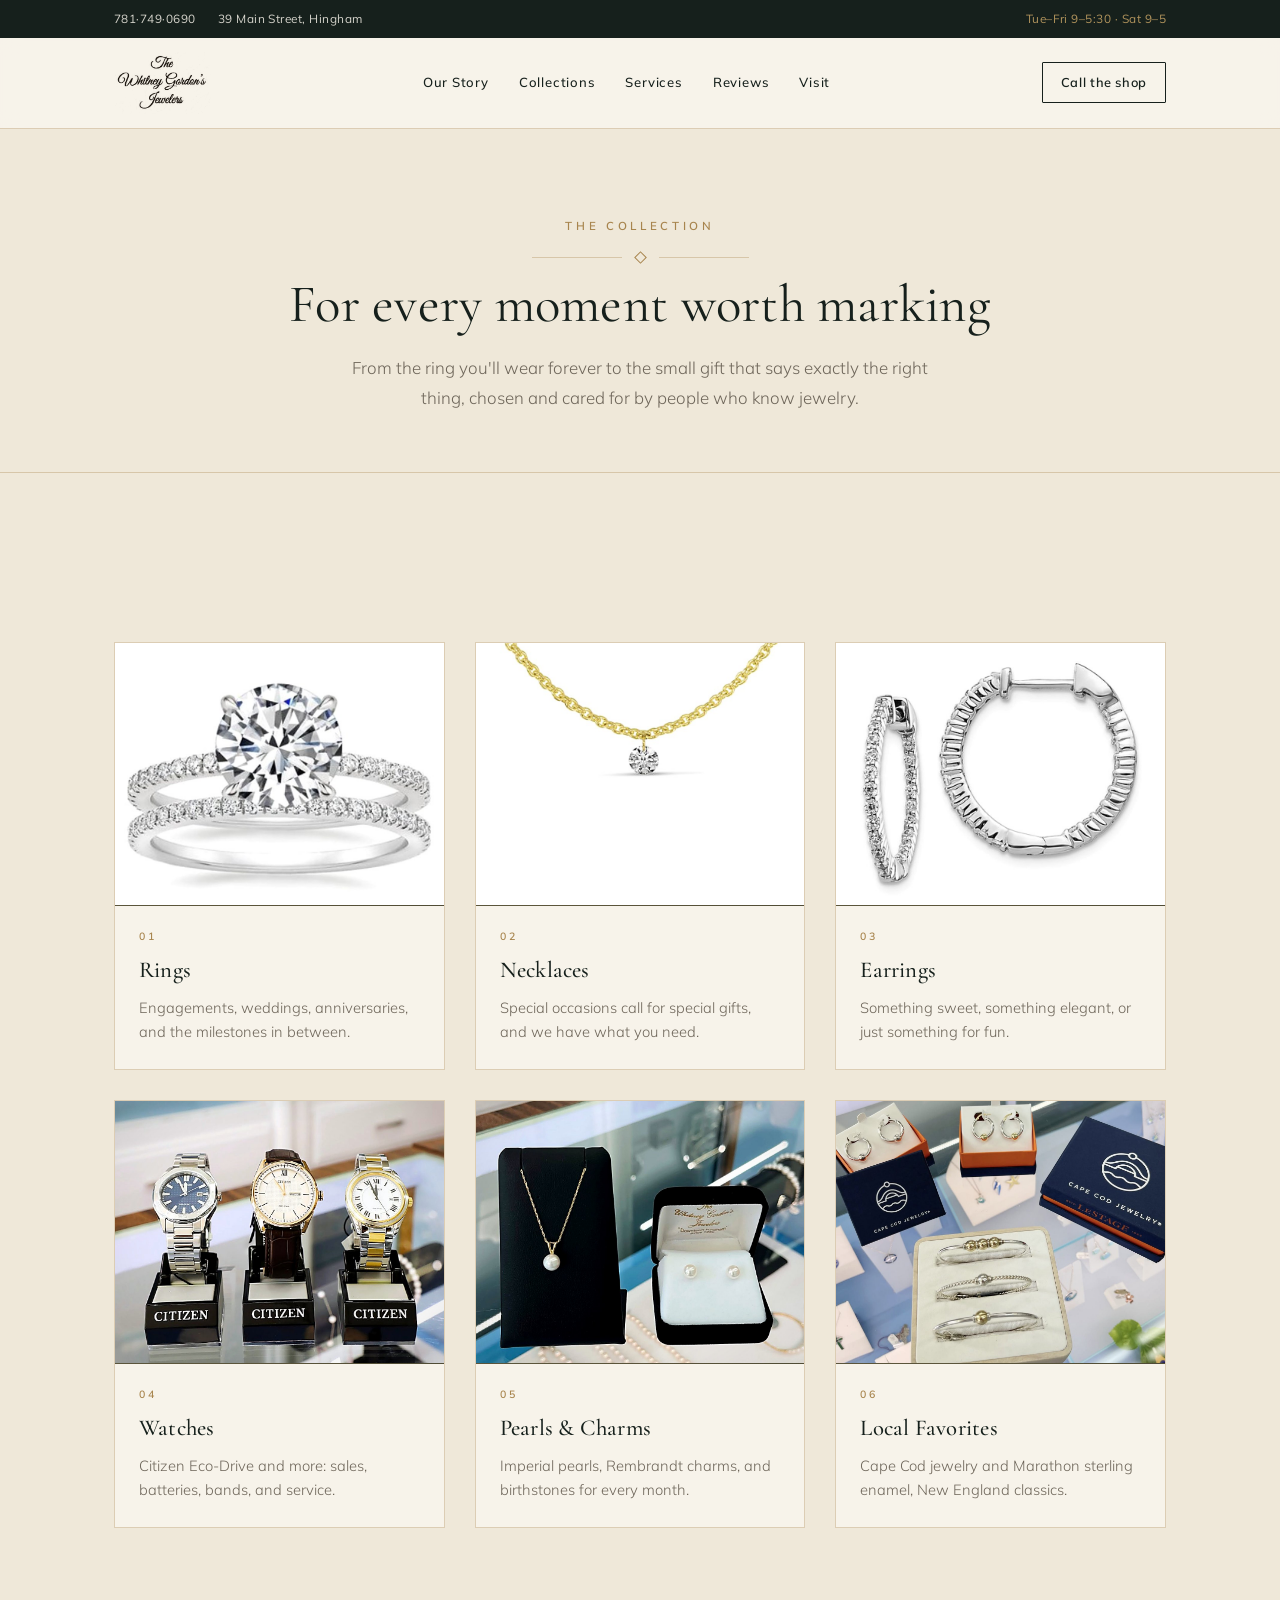
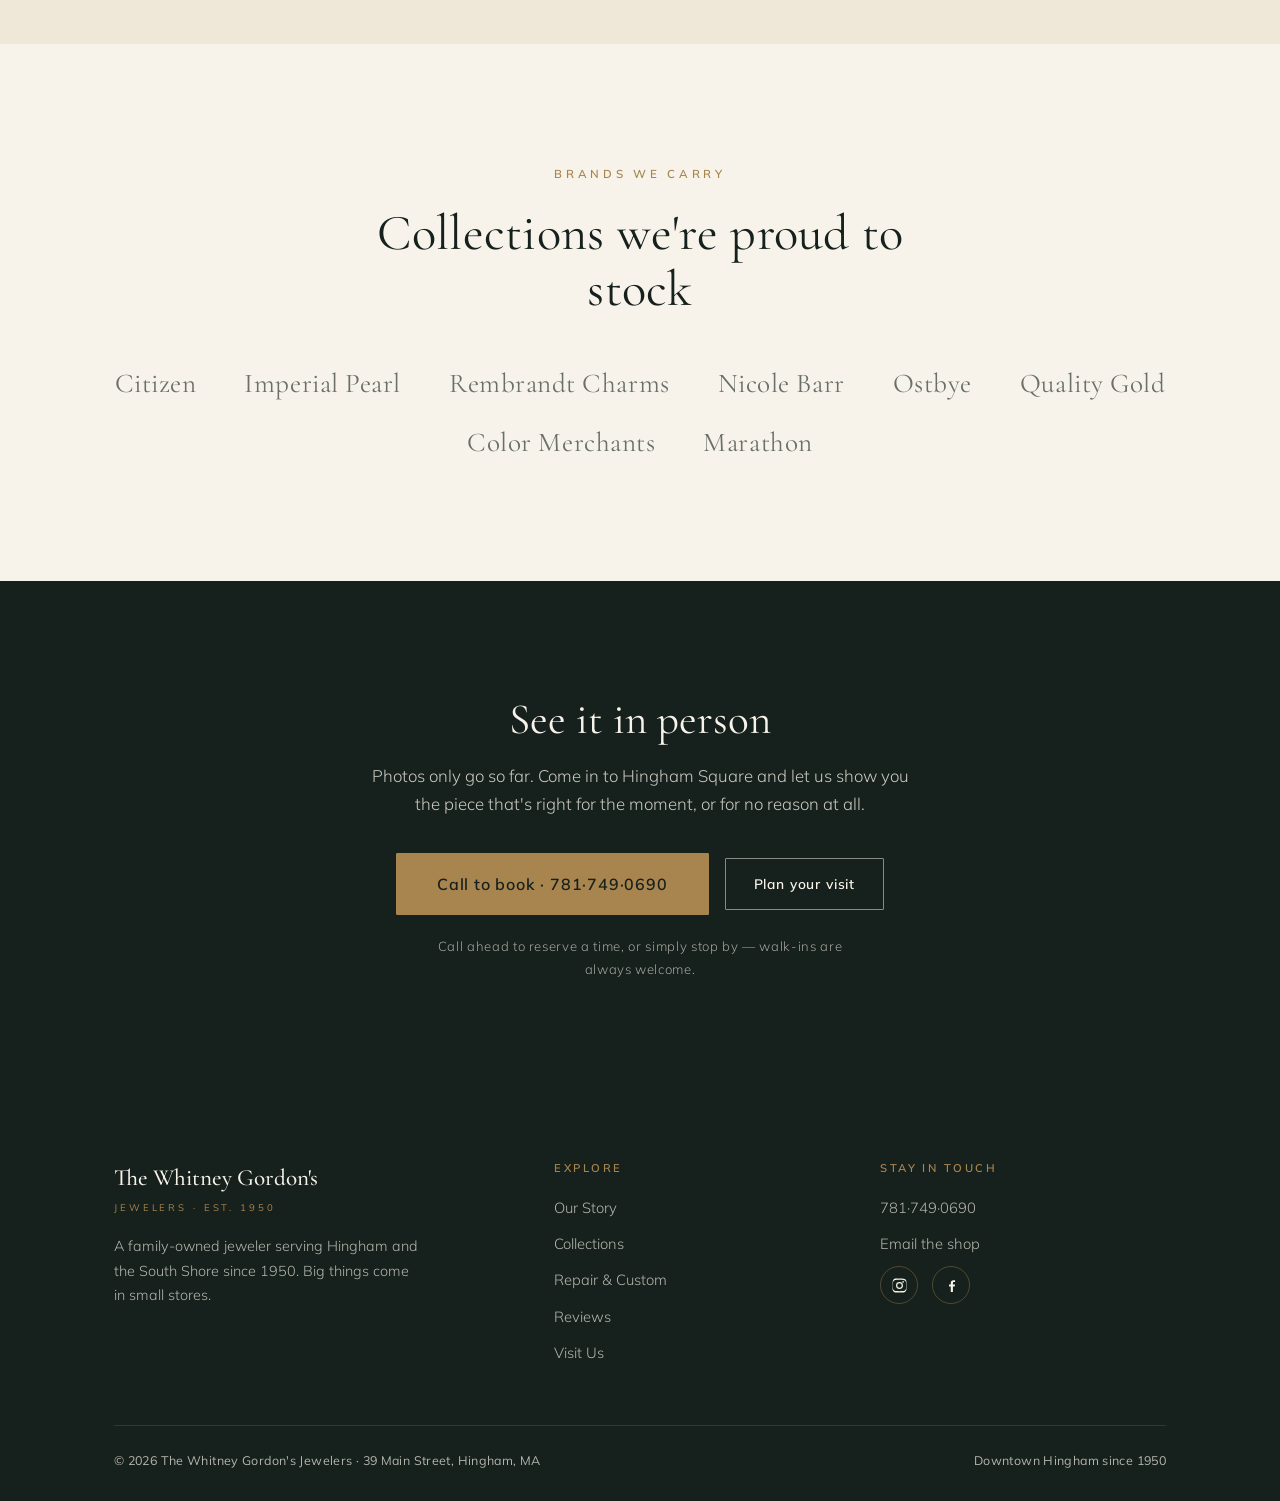
==== commit 08d25b37: "Add files via upload" ====
--- a/collections.html
+++ b/collections.html
@@ -123,10 +123,11 @@
   <div class="wrap reveal">
     <h2>See it in person</h2>
     <p>Photos only go so far. Come in to Hingham Square and let us show you the piece that's right for the moment, or for no reason at all.</p>
-    <div class="hero-cta">
-      <a class="btn btn-gold" href="tel:+17817490690">Call 781·749·0690</a>
+    <div class="hero-cta" style="align-items:center">
+      <a class="btn btn-gold" href="tel:+17817490690" style="font-size:1rem;padding:17px 40px;letter-spacing:.05em">Call to book · 781·749·0690</a>
       <a class="btn btn-ghost" href="index.html#visit">Plan your visit</a>
     </div>
+    <p style="margin:20px auto 0;font-size:.82rem;letter-spacing:.05em;color:rgba(247,243,234,.62)">Call ahead to reserve a time, or simply stop by &mdash; walk-ins are always welcome.</p>
   </div>
 </section>
 
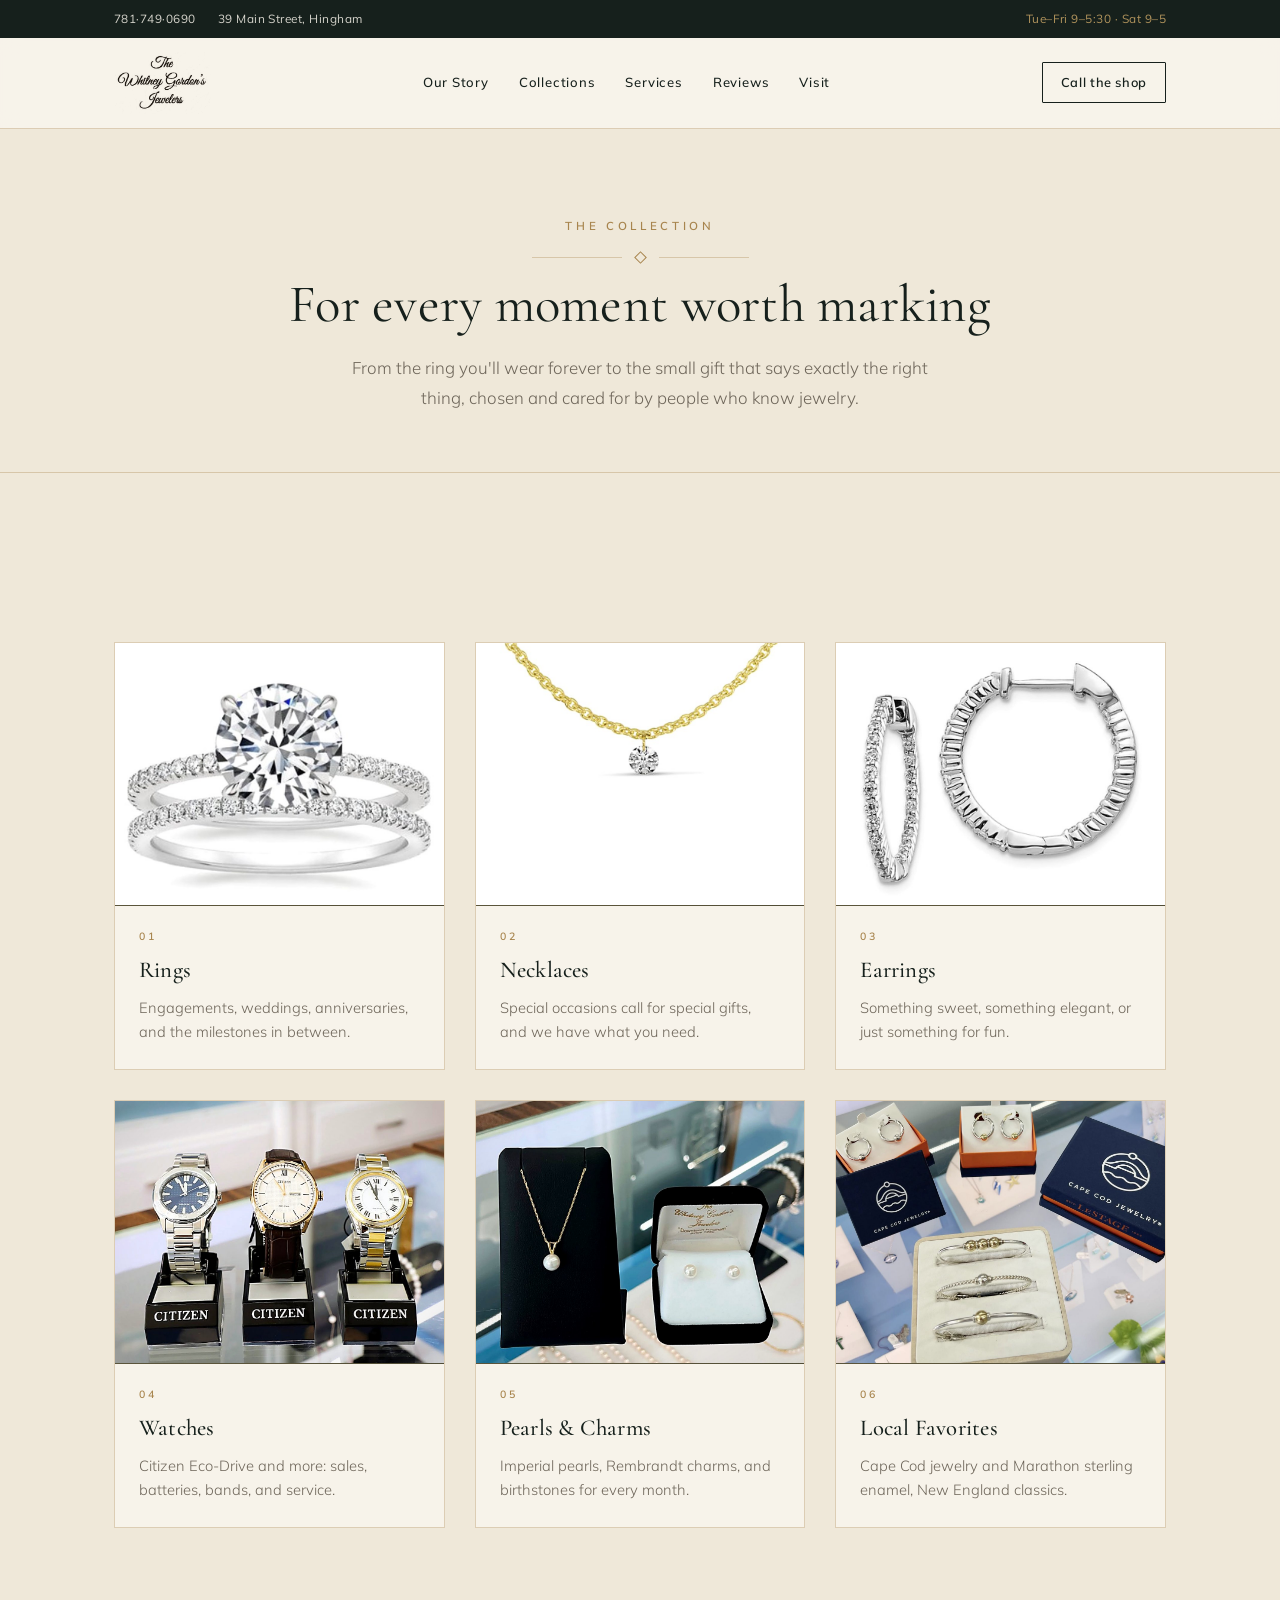
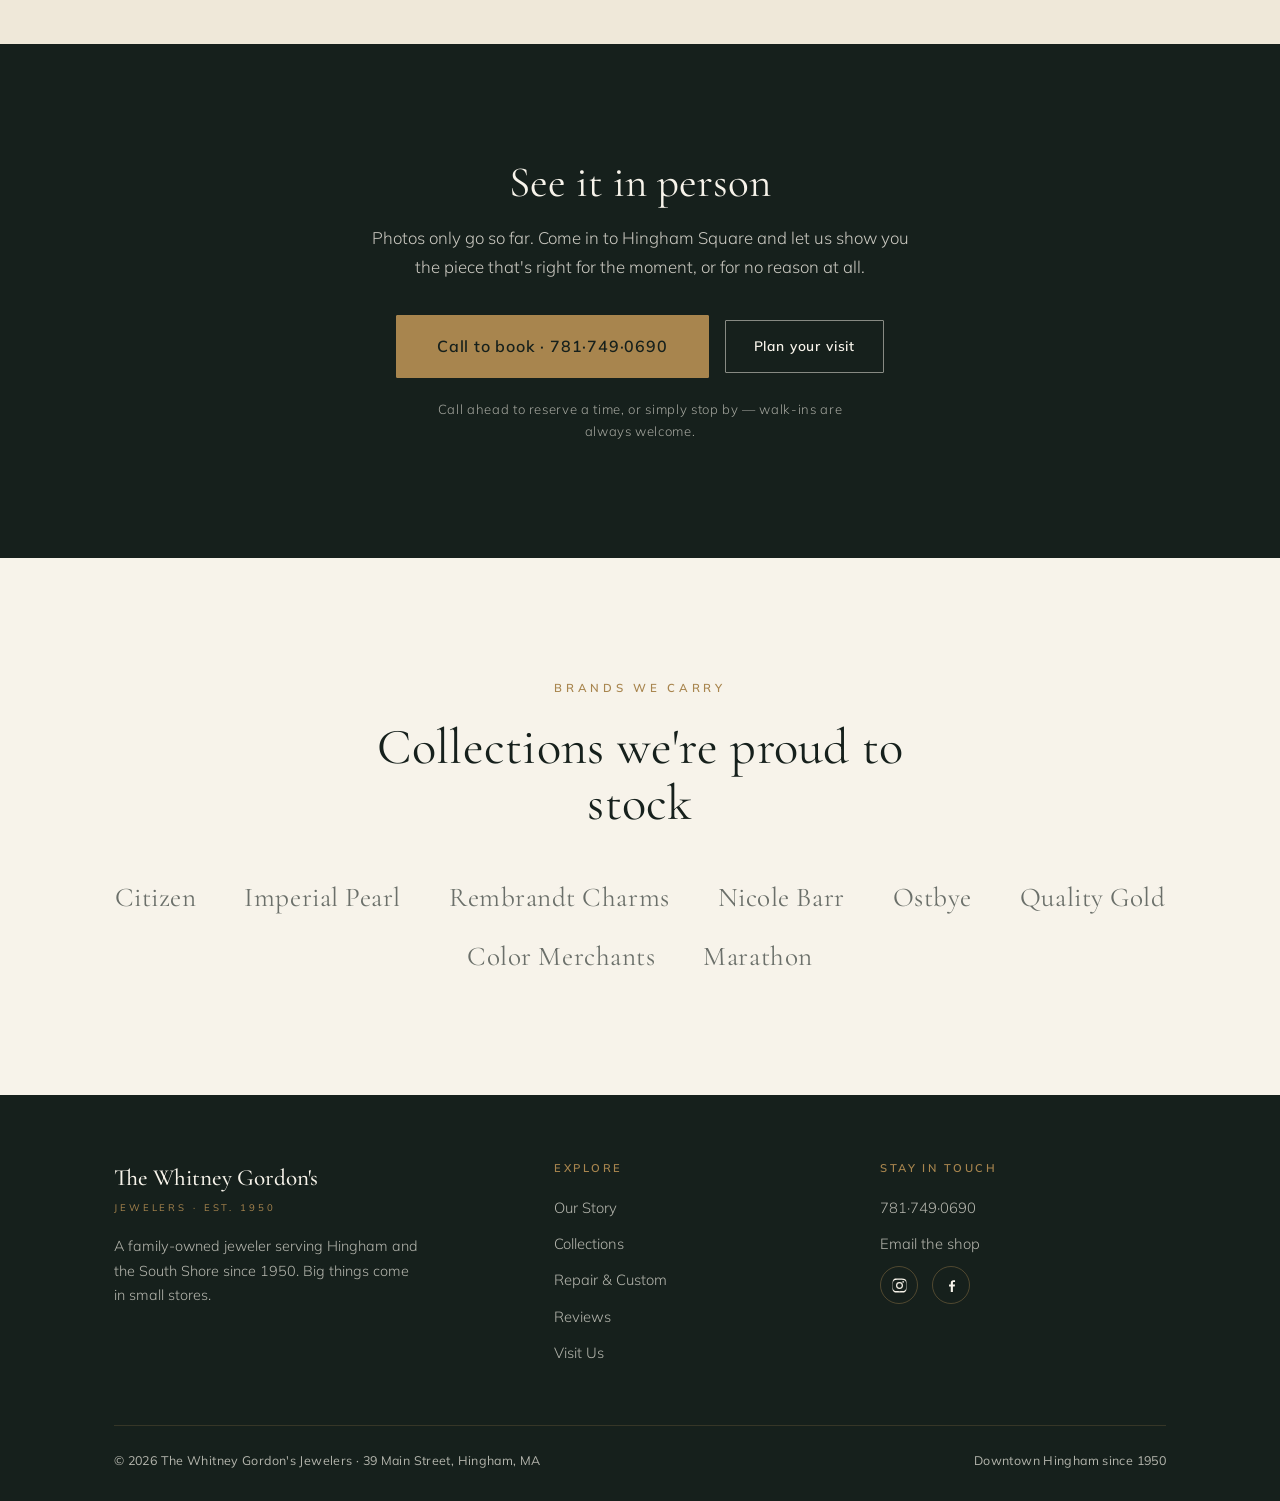
==== commit 5cdcabee: "Add files via upload" ====
--- a/collections.html
+++ b/collections.html
@@ -105,6 +105,19 @@
   </div>
 </section>
 
+<!-- ===== CLOSING CTA ===== -->
+<section class="page-cta">
+  <div class="wrap reveal">
+    <h2>See it in person</h2>
+    <p>Photos only go so far. Come in to Hingham Square and let us show you the piece that's right for the moment, or for no reason at all.</p>
+    <div class="hero-cta" style="align-items:center">
+      <a class="btn btn-gold" href="tel:+17817490690" style="font-size:1rem;padding:17px 40px;letter-spacing:.05em">Call to book · 781·749·0690</a>
+      <a class="btn btn-ghost" href="index.html#visit">Plan your visit</a>
+    </div>
+    <p style="margin:20px auto 0;font-size:.82rem;letter-spacing:.05em;color:rgba(247,243,234,.62)">Call ahead to reserve a time, or simply stop by &mdash; walk-ins are always welcome.</p>
+  </div>
+</section>
+
 <!-- ===== BRANDS ===== -->
 <section class="brands">
   <div class="wrap">
@@ -115,19 +128,6 @@
     <div class="brand-row reveal">
       <span>Citizen</span><span>Imperial Pearl</span><span>Rembrandt Charms</span><span>Nicole Barr</span><span>Ostbye</span><span>Quality Gold</span><span>Color Merchants</span><span>Marathon</span>
     </div>
-  </div>
-</section>
-
-<!-- ===== CLOSING CTA ===== -->
-<section class="page-cta">
-  <div class="wrap reveal">
-    <h2>See it in person</h2>
-    <p>Photos only go so far. Come in to Hingham Square and let us show you the piece that's right for the moment, or for no reason at all.</p>
-    <div class="hero-cta" style="align-items:center">
-      <a class="btn btn-gold" href="tel:+17817490690" style="font-size:1rem;padding:17px 40px;letter-spacing:.05em">Call to book · 781·749·0690</a>
-      <a class="btn btn-ghost" href="index.html#visit">Plan your visit</a>
-    </div>
-    <p style="margin:20px auto 0;font-size:.82rem;letter-spacing:.05em;color:rgba(247,243,234,.62)">Call ahead to reserve a time, or simply stop by &mdash; walk-ins are always welcome.</p>
   </div>
 </section>
 
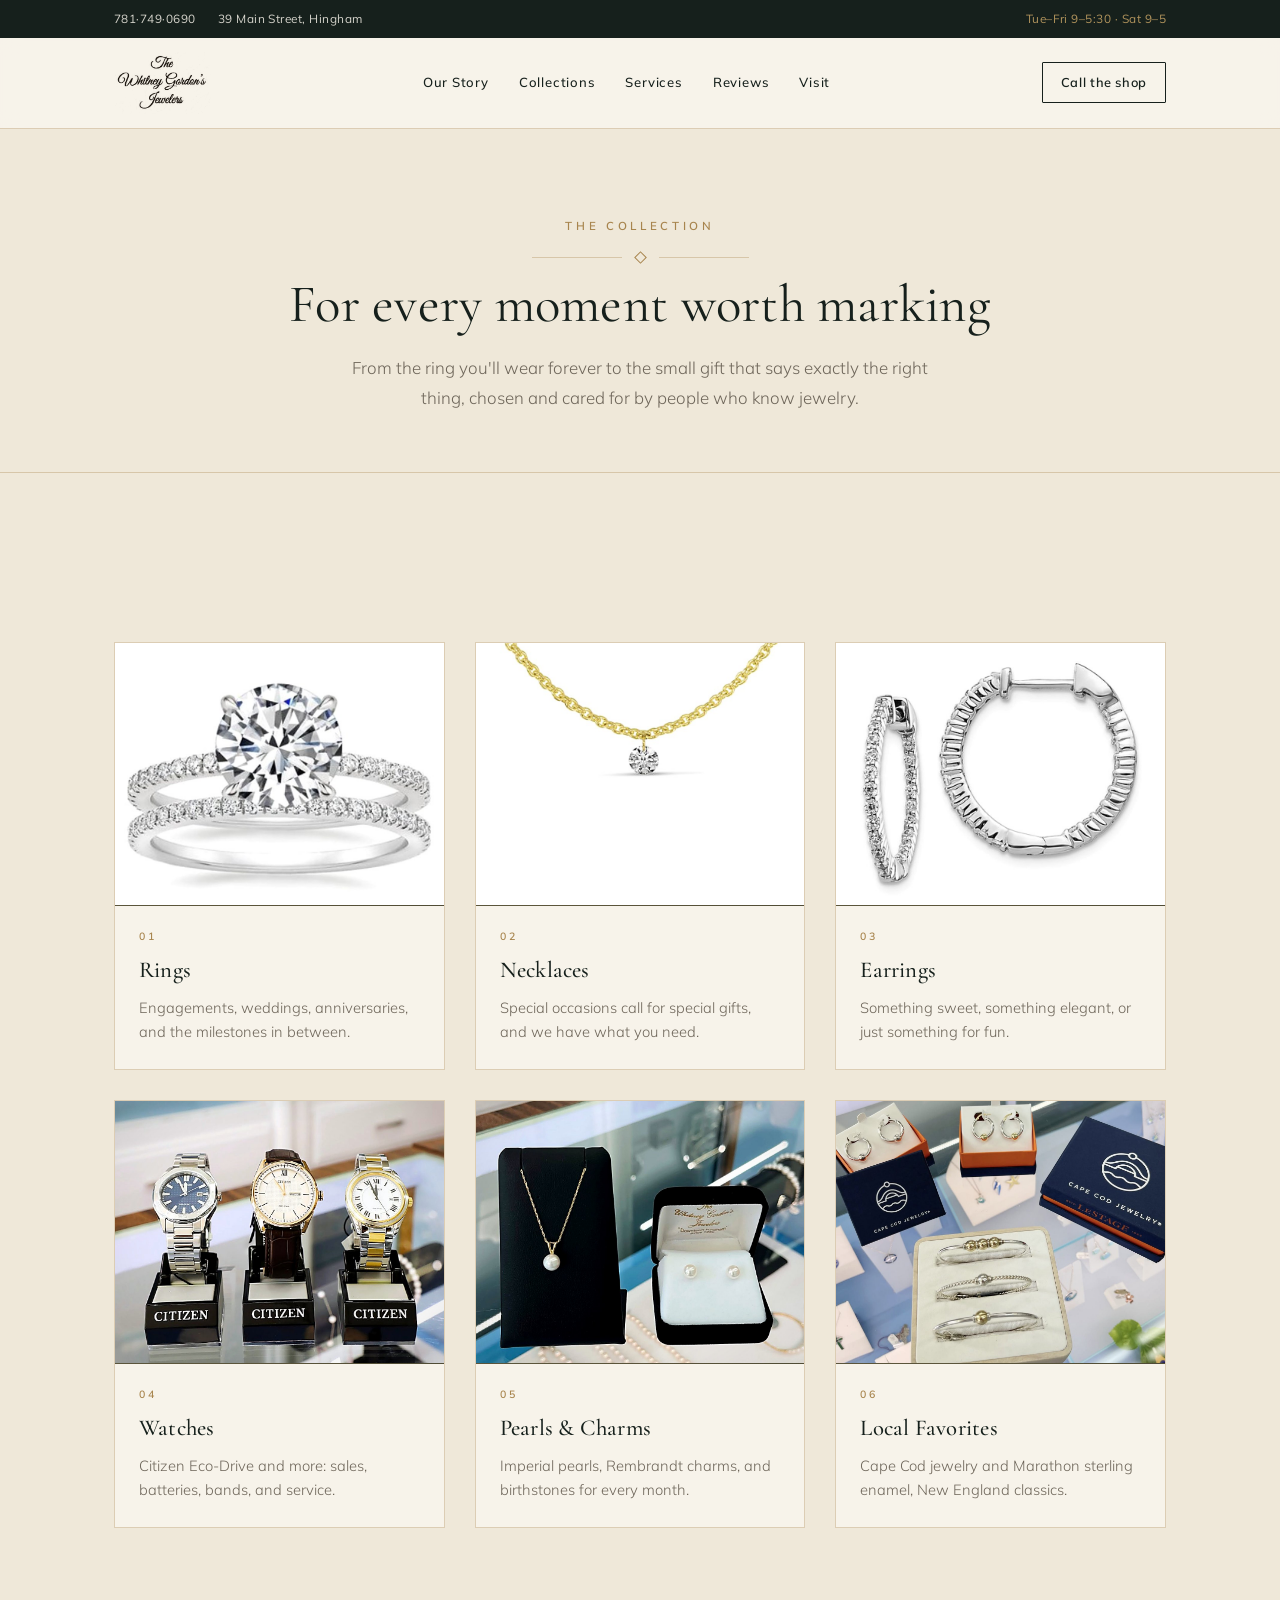
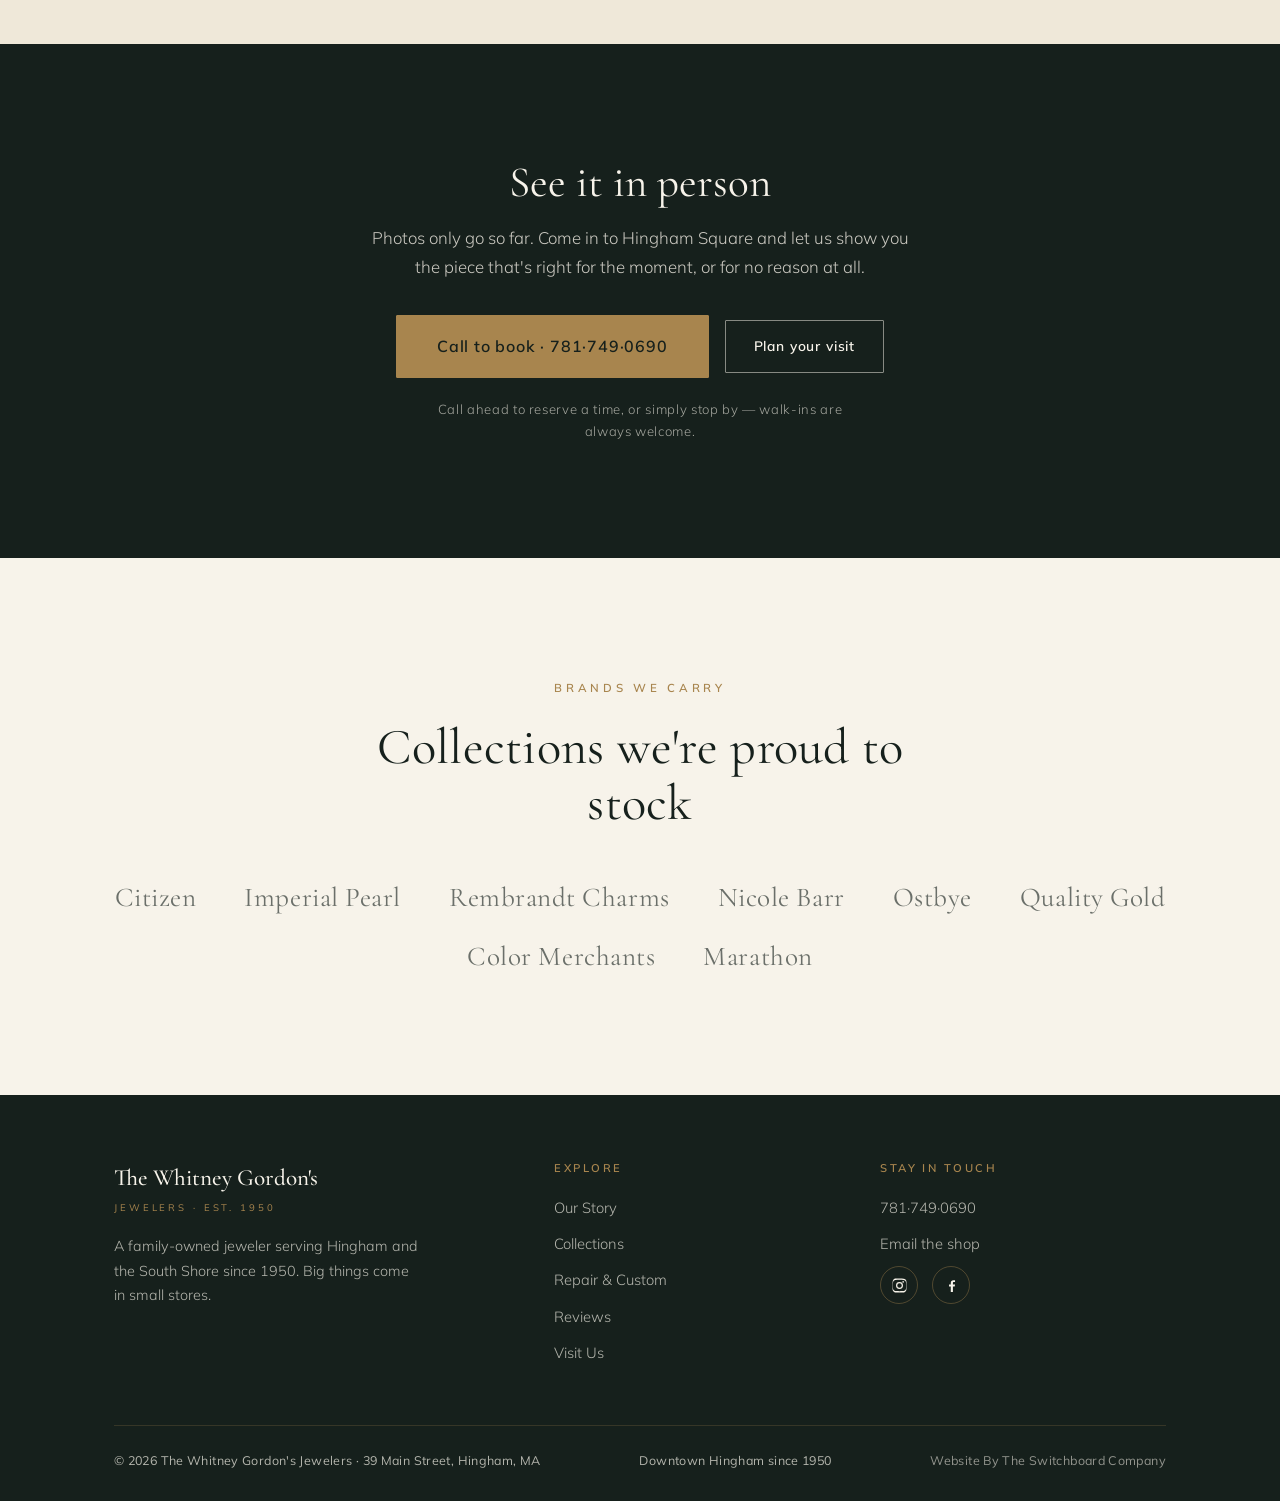
==== commit 48dd20e4: "Update Then & Now 'today' photo and add Switchboard footer credit - Replace thennow-today.jpg with c" ====
--- a/collections.html
+++ b/collections.html
@@ -126,7 +126,7 @@
       <h2>Collections we're proud to stock</h2>
     </div>
     <div class="brand-row reveal">
-      <span>Citizen</span><span>Imperial Pearl</span><span>Rembrandt Charms</span><span>Nicole Barr</span><span>Ostbye</span><span>Quality Gold</span><span>Color Merchants</span><span>Marathon</span>
+      <a href="https://www.citizenwatch.com/" target="_blank" rel="noopener">Citizen</a><a href="https://www.imperialpearl.com/" target="_blank" rel="noopener">Imperial Pearl</a><a href="https://www.rembrandtcharms.com/" target="_blank" rel="noopener">Rembrandt Charms</a><a href="https://www.nicolebarr.com/" target="_blank" rel="noopener">Nicole Barr</a><a href="https://www.ostbye.com/" target="_blank" rel="noopener">Ostbye</a><a href="https://www.qgold.com/" target="_blank" rel="noopener">Quality Gold</a><a href="https://www.colormerchants.com/" target="_blank" rel="noopener">Color Merchants</a><a href="https://marathon-co.com/" target="_blank" rel="noopener">Marathon</a>
     </div>
   </div>
 </section>
@@ -168,6 +168,7 @@
     <div class="foot-bottom">
       <span>© <span id="yr"></span> The Whitney Gordon's Jewelers · 39 Main Street, Hingham, MA</span>
       <span>Downtown Hingham since 1950</span>
+      <span class="foot-credit"><a href="https://switchboardcompany.com/index.html" target="_blank" rel="noopener">Website By The Switchboard Company</a></span>
     </div>
   </div>
 </footer>
--- a/styles.css
+++ b/styles.css
@@ -306,11 +306,11 @@
   .brand-row{
     display:flex;flex-wrap:wrap;justify-content:center;align-items:center;gap:14px 48px;margin-top:46px;
   }
-  .brand-row span{
+  .brand-row span,.brand-row a{
     font-family:var(--serif);font-size:clamp(1.15rem,2.3vw,1.7rem);color:var(--ink);
-    opacity:.62;transition:opacity .25s,color .25s;letter-spacing:.02em;
-  }
-  .brand-row span:hover{opacity:1;color:var(--garnet)}
+    opacity:.62;transition:opacity .25s,color .25s;letter-spacing:.02em;text-decoration:none;
+  }
+  .brand-row span:hover,.brand-row a:hover{opacity:1;color:var(--garnet)}
 
   /* ======================= FEATURED QUOTE ======================= */
   .feature{background:var(--ink);color:var(--bone);position:relative;overflow:hidden;text-align:center}
@@ -385,6 +385,8 @@
   .foot-social a:hover svg{fill:var(--ink)}
   .foot-social svg{width:17px;height:17px;fill:var(--bone)}
   .foot-bottom{margin-top:50px;padding-top:24px;border-top:1px solid rgba(168,133,78,.22);display:flex;flex-wrap:wrap;justify-content:space-between;gap:12px;font-size:.78rem;letter-spacing:.03em}
+  .foot-credit a{color:rgba(247,243,234,.55);transition:color .2s}
+  .foot-credit a:hover{color:var(--gold-bright)}
   @media (max-width:760px){.foot-grid{grid-template-columns:1fr;gap:36px}}
 
   /* ======================= THEN & NOW (pinned crossfade) ======================= */
